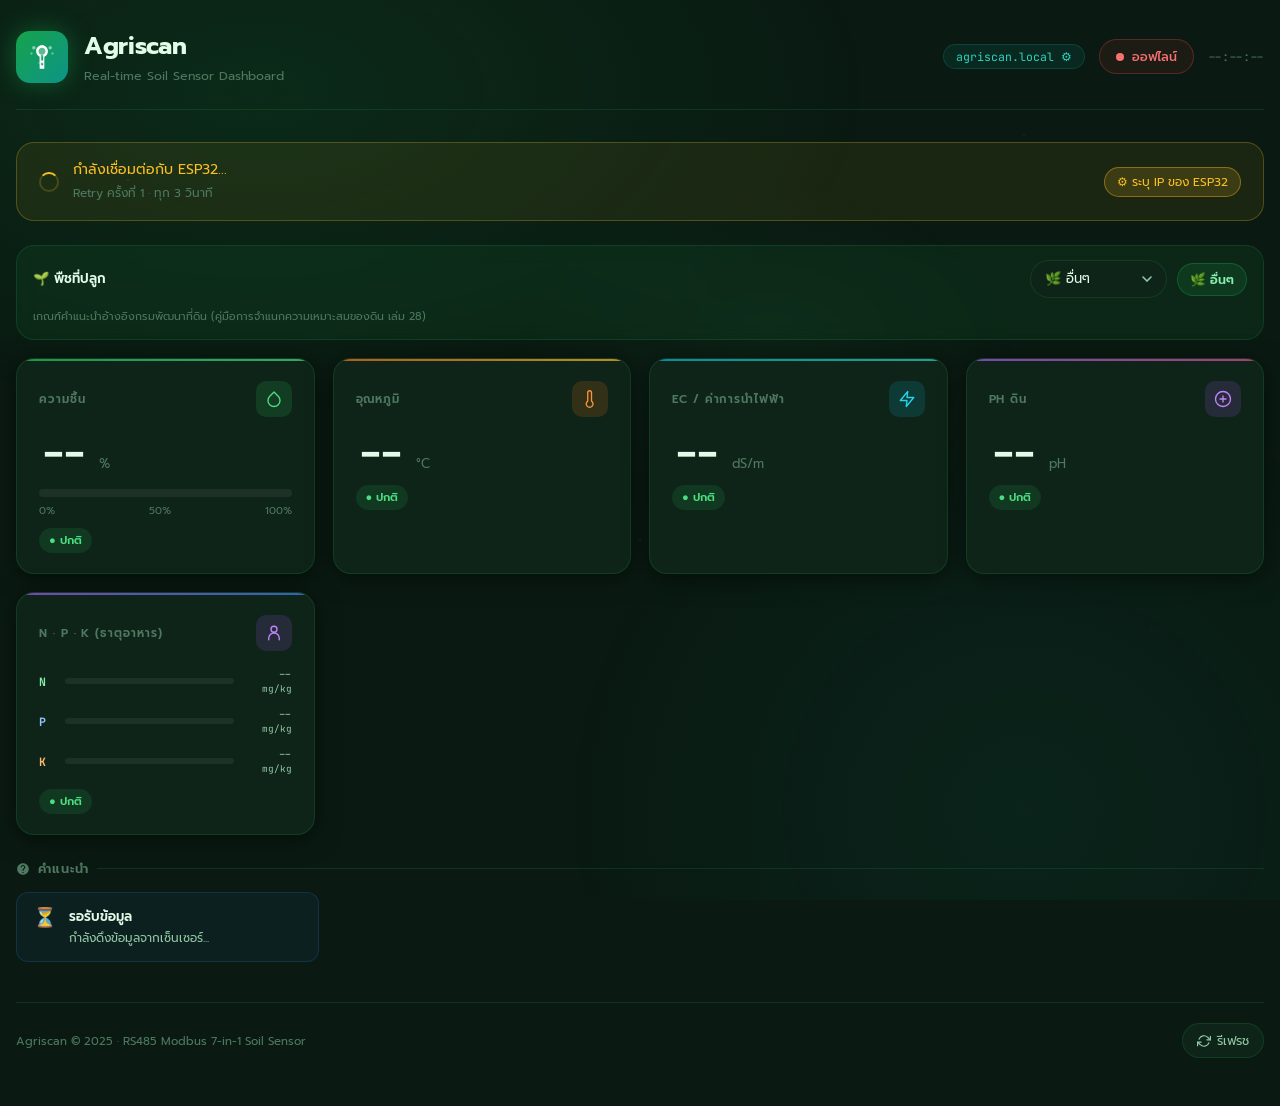
==== dashboard/index.html @ a5cffc39 "Enhance Agriscan project documentation and dashboard functionality - Updated agriscan-presentation.h" ====
<!DOCTYPE html>
<html lang="th">
<head>
  <meta charset="UTF-8" />
  <meta name="viewport" content="width=device-width, initial-scale=1.0" />
  <title>Agriscan — Dashboard</title>
  <meta name="description" content="แดชบอร์ดแสดงผลข้อมูลเซ็นเซอร์ดิน Agriscan แบบ Real-time" />
  <link rel="preconnect" href="https://fonts.googleapis.com" />
  <link rel="preconnect" href="https://fonts.gstatic.com" crossorigin />
  <link href="https://fonts.googleapis.com/css2?family=Prompt:wght@300;400;500;600;700&family=JetBrains+Mono:wght@400;600&display=swap" rel="stylesheet" />
  <link rel="stylesheet" href="style.css" />
</head>
<body>
<div class="page-wrapper">

  <!-- ═══ HEADER ═══ -->
  <header class="header">
    <div class="header-left">
      <div class="logo-wrap" aria-hidden="true">
        <!-- Plant icon -->
        <svg viewBox="0 0 24 24" xmlns="http://www.w3.org/2000/svg">
          <path d="M12 2C9.24 2 7 4.24 7 7c0 2.09 1.24 3.88 3 4.73V20h2v-8.27A4.996 4.996 0 0 0 17 7c0-2.76-2.24-5-5-5zm-1 14H9v2h2v-2zm2 0h-1v2h1v-2z" opacity=".3"/>
          <path d="M12 2C9.24 2 7 4.24 7 7c0 2.09 1.24 3.88 3 4.73V22h4V11.73A4.996 4.996 0 0 0 17 7c0-2.76-2.24-5-5-5zm0 2c1.65 0 3 1.35 3 3s-1.35 3-3 3-3-1.35-3-3 1.35-3 3-3zm1 15h-2v-2h2v2zm0-4h-2v-5.08c.33.05.66.08 1 .08s.67-.03 1-.08V15z"/>
          <circle cx="5" cy="4" r="1.5" opacity=".5"/>
          <circle cx="19" cy="4" r="1.5" opacity=".5"/>
          <circle cx="3" cy="9" r="1" opacity=".4"/>
          <circle cx="21" cy="9" r="1" opacity=".4"/>
        </svg>
      </div>
      <div class="header-title">
        <h1>Agriscan</h1>
        <p>Real-time Soil Sensor Dashboard</p>
      </div>
    </div>

    <div class="header-right">
      <span class="ip-badge" id="ip-badge" onclick="changeIp()" title="คลิกเพื่อเปลี่ยน IP/Host">agriscan.local ⚙</span>
      <span class="source-badge" id="source-badge"></span>
      <div class="status-badge connecting" id="status-badge">
        <span class="status-dot"></span>
        <span id="status-text">กำลังเชื่อมต่อ...</span>
      </div>
      <span class="last-update" id="last-update">--:--:--</span>
    </div>
  </header>

  <!-- ═══ CONNECTING BANNER ═══ -->
  <div class="connecting-banner" id="connecting-banner">
    <div class="connecting-spinner"></div>
    <div style="flex: 1; display: flex; align-items: center; justify-content: space-between; flex-wrap: wrap; gap: 8px;">
      <div>
        <p>กำลังเชื่อมต่อกับ ESP32...</p>
        <small id="retry-count">กำลังลอง retry...</small>
      </div>
      <button onclick="changeIp()" style="background: rgba(251,191,36,0.15); border: 1px solid rgba(251,191,36,0.4); color: var(--amber-400); padding: 5px 12px; border-radius: var(--radius-pill); cursor: pointer; font-size: 0.75rem; font-family: var(--font-body);">⚙ ระบุ IP ของ ESP32</button>
    </div>
  </div>

  <!-- ═══ MOCK DATA BANNER ═══ -->
  <div class="mock-banner" id="mock-banner">
    <svg width="16" height="16" viewBox="0 0 24 24" fill="currentColor"><path d="M12 2C6.48 2 2 6.48 2 12s4.48 10 10 10 10-4.48 10-10S17.52 2 12 2zm1 15h-2v-6h2v6zm0-8h-2V7h2v2z"/></svg>
    ⚙ แสดงข้อมูลจำลอง (Mock Data) — ESP32 ยังไม่ได้เชื่อมต่อ
  </div>

  <!-- ═══ CROP SELECTOR ═══ -->
  <div class="crop-selector">
    <span class="crop-selector-label">🌱 พืชที่ปลูก</span>
    <div class="crop-selector-controls">
      <select id="crop-select" onchange="changeCrop(this.value)" aria-label="เลือกพืชที่ปลูก">
        <option value="rice">🌾 ข้าว</option>
        <option value="corn">🌽 ข้าวโพด</option>
        <option value="rubber">🌳 ยางพารา</option>
        <option value="longan">🍇 ลำไย</option>
        <option value="lychee">🍒 ลิ้นจี่</option>
        <option value="durian">🟢 ทุเรียน</option>
        <option value="mangosteen">🟣 มังคุด</option>
        <option value="cassava">🌱 มันสำปะหลัง</option>
        <option value="potato">🥔 มันฝรั่ง</option>
        <option value="onion">🧅 หอมหัวใหญ่</option>
        <option value="garlic">🧄 กระเทียม</option>
        <option value="jujube">🍏 พุทรา</option>
        <option value="watermelon">🍉 แตงโม</option>
        <option value="pumpkin">🎃 ฟักทอง</option>
        <option value="vegetables">🥬 ผักสวนครัว</option>
        <option value="pomelo">🍊 ส้มโอ</option>
        <option value="guava">🍐 ฝรั่ง</option>
        <option value="other">🌿 อื่นๆ</option>
      </select>
      <span class="crop-badge" id="crop-badge">🌿 อื่นๆ</span>
    </div>
    <small class="crop-selector-hint">เกณฑ์คำแนะนำอ้างอิงกรมพัฒนาที่ดิน (คู่มือการจำแนกความเหมาะสมของดิน เล่ม 28)</small>
  </div>

  <!-- ═══ SENSOR CARDS ═══ -->
  <div class="cards-grid" id="cards-grid">

    <!-- Moisture -->
    <div class="card" id="card-moisture" style="--card-accent: linear-gradient(90deg,#22c55e,#4ade80);">
      <div class="card-header">
        <span class="card-label">ความชื้น</span>
        <div class="card-icon" style="--icon-bg: rgba(34,197,94,0.15);">
          <svg viewBox="0 0 24 24" fill="none" stroke="#4ade80" stroke-width="1.8" stroke-linecap="round" stroke-linejoin="round">
            <path d="M12 2.69l5.66 5.66a8 8 0 1 1-11.31 0z"/>
          </svg>
        </div>
      </div>
      <div>
        <span class="card-value" id="val-moisture">--</span>
        <span class="card-unit">%</span>
      </div>
      <div class="moisture-bar-wrap">
        <div class="moisture-bar-track">
          <div class="moisture-bar-fill" id="bar-moisture" style="width: 0%;"></div>
        </div>
        <div class="moisture-labels">
          <span>0%</span>
          <span>50%</span>
          <span>100%</span>
        </div>
      </div>
      <div class="card-status ok" id="status-moisture">● ปกติ</div>
    </div>

    <!-- Temperature -->
    <div class="card" id="card-temp" style="--card-accent: linear-gradient(90deg,#f97316,#fbbf24);">
      <div class="card-header">
        <span class="card-label">อุณหภูมิ</span>
        <div class="card-icon" style="--icon-bg: rgba(249,115,22,0.15);">
          <svg viewBox="0 0 24 24" fill="none" stroke="#fb923c" stroke-width="1.8" stroke-linecap="round" stroke-linejoin="round">
            <path d="M14 14.76V3.5a2.5 2.5 0 0 0-5 0v11.26a4.5 4.5 0 1 0 5 0z"/>
          </svg>
        </div>
      </div>
      <div>
        <span class="card-value" id="val-temperature">--</span>
        <span class="card-unit">°C</span>
      </div>
      <div class="card-status ok" id="status-temperature">● ปกติ</div>
    </div>

    <!-- EC -->
    <div class="card" id="card-ec" style="--card-accent: linear-gradient(90deg,#06b6d4,#2dd4bf);">
      <div class="card-header">
        <span class="card-label">EC / ค่าการนำไฟฟ้า</span>
        <div class="card-icon" style="--icon-bg: rgba(6,182,212,0.15);">
          <svg viewBox="0 0 24 24" fill="none" stroke="#22d3ee" stroke-width="1.8" stroke-linecap="round" stroke-linejoin="round">
            <polyline points="13 2 3 14 12 14 11 22 21 10 12 10 13 2"/>
          </svg>
        </div>
      </div>
      <div>
        <span class="card-value" id="val-ec">--</span>
        <span class="card-unit">dS/m</span>
      </div>
      <div class="card-status ok" id="status-ec">● ปกติ</div>
    </div>

    <!-- pH -->
    <div class="card" id="card-ph" style="--card-accent: linear-gradient(90deg,#a855f7,#ec4899);">
      <div class="card-header">
        <span class="card-label">pH ดิน</span>
        <div class="card-icon" style="--icon-bg: rgba(168,85,247,0.15);">
          <svg viewBox="0 0 24 24" fill="none" stroke="#c084fc" stroke-width="1.8" stroke-linecap="round" stroke-linejoin="round">
            <circle cx="12" cy="12" r="10"/>
            <path d="M8 12h8M12 8v8"/>
          </svg>
        </div>
      </div>
      <div>
        <span class="card-value" id="val-ph">--</span>
        <span class="card-unit">pH</span>
      </div>
      <div class="card-status ok" id="status-ph">● ปกติ</div>
    </div>

    <!-- NPK -->
    <div class="card npk-card">
      <div class="card-header">
        <span class="card-label">N · P · K (ธาตุอาหาร)</span>
        <div class="card-icon" style="--icon-bg: rgba(168,85,247,0.15);">
          <svg viewBox="0 0 24 24" fill="none" stroke="#c084fc" stroke-width="1.8" stroke-linecap="round" stroke-linejoin="round">
            <circle cx="12" cy="7" r="4"/>
            <path d="M5 21v-2a7 7 0 0 1 14 0v2"/>
          </svg>
        </div>
      </div>
      <div class="npk-bars">
        <div class="npk-row">
          <span class="npk-label n">N</span>
          <div class="npk-track"><div class="npk-fill n" id="bar-n" style="width:0%"></div></div>
          <span class="npk-val" id="val-n">-- <small>mg/kg</small></span>
        </div>
        <div class="npk-row">
          <span class="npk-label p">P</span>
          <div class="npk-track"><div class="npk-fill p" id="bar-p" style="width:0%"></div></div>
          <span class="npk-val" id="val-p">-- <small>mg/kg</small></span>
        </div>
        <div class="npk-row">
          <span class="npk-label k">K</span>
          <div class="npk-track"><div class="npk-fill k" id="bar-k" style="width:0%"></div></div>
          <span class="npk-val" id="val-k">-- <small>mg/kg</small></span>
        </div>
      </div>
      <div class="card-status ok" id="status-npk" style="margin-top:14px;">● ปกติ</div>
    </div>

  </div><!-- /cards-grid -->

  <!-- ═══ RECOMMENDATIONS ═══ -->
  <div class="section-title">
    <svg width="14" height="14" viewBox="0 0 24 24" fill="currentColor"><path d="M12 2C6.48 2 2 6.48 2 12s4.48 10 10 10 10-4.48 10-10S17.52 2 12 2zm1 17h-2v-2h2v2zm2.07-7.75l-.9.92C13.45 12.9 13 13.5 13 15h-2v-.5c0-1.1.45-2.1 1.17-2.83l1.24-1.26c.37-.36.59-.86.59-1.41 0-1.1-.9-2-2-2s-2 .9-2 2H8c0-2.21 1.79-4 4-4s4 1.79 4 4c0 .88-.36 1.68-.93 2.25z"/></svg>
    คำแนะนำ
  </div>
  <div class="rec-grid" id="rec-grid">
    <div class="rec-item info">
      <span class="rec-icon">⏳</span>
      <div class="rec-content">
        <div class="rec-title">รอรับข้อมูล</div>
        <div class="rec-desc">กำลังดึงข้อมูลจากเซ็นเซอร์...</div>
      </div>
    </div>
  </div>

  <!-- ═══ FOOTER ═══ -->
  <footer class="footer">
    <p>Agriscan &copy; 2025 · RS485 Modbus 7-in-1 Soil Sensor</p>
    <div class="footer-controls">
      <button class="btn-refresh" id="btn-refresh" onclick="manualRefresh()" aria-label="รีเฟรชข้อมูล">
        <svg viewBox="0 0 24 24" fill="none" stroke="currentColor" stroke-width="2" stroke-linecap="round" stroke-linejoin="round">
          <path d="M23 4v6h-6M1 20v-6h6"/>
          <path d="M3.51 9a9 9 0 0 1 14.85-3.36L23 10M1 14l4.64 4.36A9 9 0 0 0 20.49 15"/>
        </svg>
        รีเฟรช
      </button>
    </div>
  </footer>

</div><!-- /page-wrapper -->

<script src="crops.js"></script>
<script src="script.js"></script>
</body>
</html>
---- dashboard/style.css ----
/* ══════════════════════════════════════════════
   Design Tokens
══════════════════════════════════════════════ */
:root {
  --green-50:  #f0fdf4;
  --green-100: #dcfce7;
  --green-200: #bbf7d0;
  --green-300: #86efac;
  --green-400: #4ade80;
  --green-500: #22c55e;
  --green-600: #16a34a;
  --green-700: #15803d;
  --green-800: #166534;
  --green-900: #14532d;
  --green-950: #052e16;

  --teal-400:  #2dd4bf;
  --teal-500:  #14b8a6;
  --teal-600:  #0d9488;

  --amber-400: #fbbf24;
  --amber-500: #f59e0b;

  --red-400:   #f87171;
  --red-500:   #ef4444;

  --blue-400:  #60a5fa;
  --blue-500:  #3b82f6;

  --bg-base:      #0a1a12;
  --bg-card:      #0f2418;
  --bg-card-2:    #122b1e;
  --bg-glass:     rgba(22, 101, 52, 0.18);
  --border-dim:   rgba(34, 197, 94, 0.15);
  --border-glow:  rgba(34, 197, 94, 0.45);

  --text-primary:  #e2fce9;
  --text-secondary:#93c9a5;
  --text-muted:    #4e7860;

  --shadow-glow:   0 0 32px rgba(34, 197, 94, 0.12);
  --shadow-card:   0 4px 24px rgba(0,0,0,0.5);

  --radius-card:  18px;
  --radius-pill:  999px;

  --font-body: 'Prompt', sans-serif;
  --font-mono: 'JetBrains Mono', monospace;
}

/* ══════════════════════════════════════════════
   Reset & Base
══════════════════════════════════════════════ */
*, *::before, *::after { box-sizing: border-box; margin: 0; padding: 0; }

html { scroll-behavior: smooth; }

body {
  font-family: var(--font-body);
  background: var(--bg-base);
  color: var(--text-primary);
  min-height: 100vh;
  overflow-x: hidden;
}

/* Animated background */
body::before {
  content: '';
  position: fixed;
  inset: 0;
  background:
    radial-gradient(ellipse 80% 60% at 20% 10%, rgba(22,163,74,0.12) 0%, transparent 60%),
    radial-gradient(ellipse 60% 80% at 80% 90%, rgba(13,148,136,0.08) 0%, transparent 60%),
    radial-gradient(ellipse 40% 40% at 60% 40%, rgba(74,222,128,0.04) 0%, transparent 50%);
  pointer-events: none;
  z-index: 0;
}

/* Floating particles */
body::after {
  content: '';
  position: fixed;
  inset: 0;
  background-image:
    radial-gradient(1px 1px at 10% 20%, rgba(74,222,128,0.3) 0%, transparent 100%),
    radial-gradient(1px 1px at 80% 15%, rgba(74,222,128,0.2) 0%, transparent 100%),
    radial-gradient(1px 1px at 50% 60%, rgba(45,212,191,0.3) 0%, transparent 100%),
    radial-gradient(1px 1px at 90% 70%, rgba(74,222,128,0.15) 0%, transparent 100%),
    radial-gradient(1px 1px at 30% 80%, rgba(45,212,191,0.2) 0%, transparent 100%);
  pointer-events: none;
  z-index: 0;
}

/* ══════════════════════════════════════════════
   Layout
══════════════════════════════════════════════ */
.page-wrapper {
  position: relative;
  z-index: 1;
  max-width: 1280px;
  margin: 0 auto;
  padding: 0 16px 48px;
}

/* ══════════════════════════════════════════════
   Header
══════════════════════════════════════════════ */
.header {
  display: flex;
  align-items: center;
  justify-content: space-between;
  flex-wrap: wrap;
  gap: 16px;
  padding: 28px 0 24px;
  border-bottom: 1px solid var(--border-dim);
  margin-bottom: 32px;
}

.header-left {
  display: flex;
  align-items: center;
  gap: 16px;
}

.logo-wrap {
  width: 52px; height: 52px;
  border-radius: 14px;
  background: linear-gradient(135deg, var(--green-600), var(--teal-600));
  display: grid;
  place-items: center;
  box-shadow: 0 0 24px rgba(22,197,94,0.35);
  flex-shrink: 0;
}

.logo-wrap svg { width: 28px; height: 28px; fill: white; }

.header-title h1 {
  font-size: clamp(1.15rem, 3vw, 1.5rem);
  font-weight: 700;
  color: var(--text-primary);
  letter-spacing: -0.3px;
}

.header-title p {
  font-size: 0.78rem;
  color: var(--text-muted);
  margin-top: 2px;
}

.header-right {
  display: flex;
  align-items: center;
  gap: 14px;
  flex-wrap: wrap;
}

/* Status badge */
.status-badge {
  display: flex;
  align-items: center;
  gap: 8px;
  padding: 7px 16px;
  border-radius: var(--radius-pill);
  border: 1px solid var(--border-dim);
  background: var(--bg-card);
  font-size: 0.78rem;
  font-weight: 500;
  transition: all 0.4s ease;
}

.status-badge.online {
  border-color: rgba(34,197,94,0.4);
  background: rgba(22,101,52,0.35);
  color: var(--green-300);
}

.status-badge.offline {
  border-color: rgba(239,68,68,0.3);
  background: rgba(239,68,68,0.08);
  color: var(--red-400);
}

.status-badge.connecting {
  border-color: rgba(251,191,36,0.3);
  background: rgba(251,191,36,0.06);
  color: var(--amber-400);
}

.status-badge.stale {
  border-color: rgba(251,191,36,0.4);
  background: rgba(251,191,36,0.1);
  color: var(--amber-400);
}

.status-dot {
  width: 8px; height: 8px;
  border-radius: 50%;
  background: currentColor;
  flex-shrink: 0;
}

.status-badge.online .status-dot  { animation: pulse-dot 2s infinite; }
.status-badge.connecting .status-dot { animation: blink-dot 0.8s infinite; }
.status-badge.stale .status-dot    { animation: blink-dot 0.8s infinite; }

@keyframes pulse-dot {
  0%, 100% { opacity: 1; box-shadow: 0 0 0 0 rgba(34,197,94,0.5); }
  50% { opacity: 0.8; box-shadow: 0 0 0 5px rgba(34,197,94,0); }
}
@keyframes blink-dot {
  0%, 100% { opacity: 1; }
  50% { opacity: 0.2; }
}

/* Last update */
.last-update {
  font-size: 0.75rem;
  color: var(--text-muted);
  font-family: var(--font-mono);
}

/* IP badge */
.ip-badge {
  font-size: 0.72rem;
  font-family: var(--font-mono);
  color: var(--teal-400);
  background: rgba(13,148,136,0.12);
  border: 1px solid rgba(13,148,136,0.25);
  padding: 4px 12px;
  border-radius: var(--radius-pill);
  cursor: pointer;
  transition: all 0.2s ease;
  display: inline-flex;
  align-items: center;
  gap: 6px;
}
.ip-badge:hover {
  background: rgba(13,148,136,0.25);
  border-color: var(--teal-400);
}

/* Data source badge — บอกว่าได้ข้อมูลจากไหน + อายุข้อมูล */
.source-badge {
  display: none;
  align-items: center;
  gap: 6px;
  padding: 4px 12px;
  border-radius: var(--radius-pill);
  font-size: 0.72rem;
  font-weight: 500;
  border: 1px solid;
  white-space: nowrap;
}
.source-badge.fresh {
  display: inline-flex;
  border-color: rgba(34,197,94,0.35);
  background: rgba(34,197,94,0.1);
  color: var(--green-300);
}
.source-badge.stale {
  display: inline-flex;
  border-color: rgba(251,191,36,0.4);
  background: rgba(251,191,36,0.1);
  color: var(--amber-400);
}

/* ══════════════════════════════════════════════
   Connecting overlay
══════════════════════════════════════════════ */
.connecting-banner {
  display: none;
  align-items: center;
  gap: 14px;
  padding: 16px 22px;
  border-radius: var(--radius-card);
  background: rgba(251,191,36,0.07);
  border: 1px solid rgba(251,191,36,0.25);
  margin-bottom: 24px;
  animation: slide-down 0.3s ease;
}
.connecting-banner.visible { display: flex; }

@keyframes slide-down {
  from { opacity: 0; transform: translateY(-8px); }
  to   { opacity: 1; transform: translateY(0); }
}

.connecting-spinner {
  width: 20px; height: 20px;
  border: 2px solid rgba(251,191,36,0.2);
  border-top-color: var(--amber-400);
  border-radius: 50%;
  animation: spin 0.8s linear infinite;
  flex-shrink: 0;
}
@keyframes spin { to { transform: rotate(360deg); } }

.connecting-banner p { font-size: 0.88rem; color: var(--amber-400); }
.connecting-banner small { font-size: 0.75rem; color: var(--text-muted); }

/* ══════════════════════════════════════════════
   Cards Grid
══════════════════════════════════════════════ */
.cards-grid {
  display: grid;
  grid-template-columns: repeat(auto-fill, minmax(260px, 1fr));
  gap: 18px;
  margin-bottom: 24px;
}

/* ── Base card ── */
.card {
  background: var(--bg-card);
  border: 1px solid var(--border-dim);
  border-radius: var(--radius-card);
  padding: 22px 22px 20px;
  box-shadow: var(--shadow-card);
  transition: transform 0.25s ease, box-shadow 0.25s ease, border-color 0.25s ease;
  position: relative;
  overflow: hidden;
}

.card::before {
  content: '';
  position: absolute;
  top: 0; left: 0; right: 0;
  height: 2px;
  background: var(--card-accent, linear-gradient(90deg, var(--green-500), var(--teal-500)));
  opacity: 0.7;
  transition: opacity 0.25s;
}

.card:hover {
  transform: translateY(-4px);
  box-shadow: var(--shadow-card), 0 0 28px rgba(34,197,94,0.1);
  border-color: var(--border-glow);
}
.card:hover::before { opacity: 1; }

/* ── Card header ── */
.card-header {
  display: flex;
  align-items: center;
  justify-content: space-between;
  margin-bottom: 16px;
}

.card-label {
  font-size: 0.72rem;
  font-weight: 600;
  letter-spacing: 0.08em;
  text-transform: uppercase;
  color: var(--text-muted);
}

.card-icon {
  width: 36px; height: 36px;
  border-radius: 10px;
  display: grid;
  place-items: center;
  background: var(--icon-bg, rgba(34,197,94,0.12));
  flex-shrink: 0;
}
.card-icon svg { width: 18px; height: 18px; }

/* ── Card value ── */
.card-value {
  font-size: clamp(2rem, 5vw, 2.6rem);
  font-weight: 700;
  line-height: 1;
  font-family: var(--font-mono);
  color: var(--text-primary);
  transition: color 0.4s ease;
}

.card-unit {
  font-size: 0.8rem;
  color: var(--text-muted);
  font-family: var(--font-body);
  font-weight: 400;
  margin-left: 4px;
}

/* ── Status chip ── */
.card-status {
  display: inline-flex;
  align-items: center;
  gap: 5px;
  font-size: 0.7rem;
  font-weight: 600;
  padding: 4px 10px;
  border-radius: var(--radius-pill);
  margin-top: 10px;
  transition: all 0.4s ease;
}
.card-status.ok     { background: rgba(34,197,94,0.12); color: var(--green-400); }
.card-status.warn   { background: rgba(251,191,36,0.12); color: var(--amber-400); }
.card-status.alert  { background: rgba(239,68,68,0.12); color: var(--red-400); }

/* ── Progress bar (moisture) ── */
.moisture-bar-wrap {
  margin-top: 14px;
}

.moisture-bar-track {
  height: 8px;
  background: rgba(255,255,255,0.06);
  border-radius: var(--radius-pill);
  overflow: hidden;
}

.moisture-bar-fill {
  height: 100%;
  border-radius: var(--radius-pill);
  background: var(--bar-color, var(--green-500));
  transition: width 0.8s cubic-bezier(0.4,0,0.2,1), background 0.5s ease;
  box-shadow: 0 0 8px var(--bar-color, var(--green-500));
}

.moisture-labels {
  display: flex;
  justify-content: space-between;
  margin-top: 6px;
}
.moisture-labels span {
  font-size: 0.65rem;
  color: var(--text-muted);
}

/* ── NPK card ── */
.npk-card { --card-accent: linear-gradient(90deg, #a855f7, #3b82f6); }
.npk-card .card-icon { --icon-bg: rgba(168,85,247,0.15); }

.npk-bars { margin-top: 16px; display: flex; flex-direction: column; gap: 12px; }

.npk-row {
  display: flex;
  align-items: center;
  gap: 10px;
}

.npk-label {
  font-size: 0.72rem;
  font-weight: 700;
  width: 16px;
  flex-shrink: 0;
  font-family: var(--font-mono);
}
.npk-label.n { color: #86efac; }
.npk-label.p { color: #93c5fd; }
.npk-label.k { color: #fdba74; }

.npk-track {
  flex: 1;
  height: 6px;
  background: rgba(255,255,255,0.06);
  border-radius: var(--radius-pill);
  overflow: hidden;
}

.npk-fill {
  height: 100%;
  border-radius: var(--radius-pill);
  transition: width 0.8s cubic-bezier(0.4,0,0.2,1);
}
.npk-fill.n { background: linear-gradient(90deg, #22c55e, #86efac); }
.npk-fill.p { background: linear-gradient(90deg, #3b82f6, #93c5fd); }
.npk-fill.k { background: linear-gradient(90deg, #f97316, #fdba74); }

.npk-val {
  font-size: 0.7rem;
  font-family: var(--font-mono);
  color: var(--text-secondary);
  width: 48px;
  text-align: right;
  flex-shrink: 0;
}

/* ══════════════════════════════════════════════
   Crop selector
══════════════════════════════════════════════ */
.crop-selector {
  display: flex;
  align-items: center;
  justify-content: space-between;
  flex-wrap: wrap;
  gap: 10px;
  padding: 14px 16px;
  margin-bottom: 18px;
  border-radius: var(--radius-card);
  background: var(--bg-glass);
  border: 1px solid var(--border-dim);
  backdrop-filter: blur(8px);
}

.crop-selector-label {
  font-size: 0.82rem;
  font-weight: 600;
  color: var(--text-primary);
}

.crop-selector-controls {
  display: flex;
  align-items: center;
  gap: 10px;
}

.crop-selector select {
  appearance: none;
  padding: 8px 34px 8px 14px;
  border-radius: var(--radius-pill);
  border: 1px solid var(--border-dim);
  background: var(--bg-card) url("data:image/svg+xml;charset=utf-8,%3Csvg xmlns='http://www.w3.org/2000/svg' width='10' height='6'%3E%3Cpath d='M1 1l4 4 4-4' stroke='%2393c9a5' stroke-width='1.6' fill='none' stroke-linecap='round'/%3E%3C/svg%3E") no-repeat right 14px center;
  color: var(--text-primary);
  font-family: var(--font-body);
  font-size: 0.82rem;
  cursor: pointer;
  transition: border-color 0.2s ease;
}
.crop-selector select:hover {
  border-color: var(--border-glow);
}
.crop-selector select:focus {
  outline: none;
  border-color: var(--border-glow);
  box-shadow: 0 0 0 3px rgba(34,197,94,0.15);
}
.crop-selector select option {
  background: var(--bg-card-2);
  color: var(--text-primary);
}

.crop-badge {
  font-size: 0.78rem;
  font-weight: 600;
  color: var(--green-300);
  padding: 6px 12px;
  border-radius: var(--radius-pill);
  background: rgba(34,197,94,0.12);
  border: 1px solid rgba(34,197,94,0.25);
  white-space: nowrap;
}

.crop-selector-hint {
  width: 100%;
  font-size: 0.68rem;
  color: var(--text-muted);
}

/* ══════════════════════════════════════════════
   Recommendations
══════════════════════════════════════════════ */
.section-title {
  font-size: 0.8rem;
  font-weight: 600;
  letter-spacing: 0.08em;
  text-transform: uppercase;
  color: var(--text-muted);
  margin-bottom: 14px;
  display: flex;
  align-items: center;
  gap: 8px;
}
.section-title::after {
  content: '';
  flex: 1;
  height: 1px;
  background: var(--border-dim);
}

.rec-grid {
  display: grid;
  grid-template-columns: repeat(auto-fill, minmax(280px, 1fr));
  gap: 12px;
}

.rec-item {
  display: flex;
  align-items: flex-start;
  gap: 12px;
  padding: 14px 16px;
  border-radius: 12px;
  border: 1px solid transparent;
  animation: fade-in 0.4s ease;
  transition: transform 0.2s ease;
}
.rec-item:hover { transform: translateX(3px); }

@keyframes fade-in {
  from { opacity: 0; transform: translateY(6px); }
  to   { opacity: 1; transform: translateY(0); }
}

.rec-item.ok      { background: rgba(34,197,94,0.06);  border-color: rgba(34,197,94,0.15);  }
.rec-item.warn    { background: rgba(251,191,36,0.06); border-color: rgba(251,191,36,0.2);  }
.rec-item.alert   { background: rgba(239,68,68,0.06);  border-color: rgba(239,68,68,0.18);  }
.rec-item.info    { background: rgba(59,130,246,0.06); border-color: rgba(59,130,246,0.18); }

.rec-icon {
  font-size: 1.2rem;
  line-height: 1;
  flex-shrink: 0;
  margin-top: 1px;
}

.rec-content { flex: 1; }

.rec-title {
  font-size: 0.82rem;
  font-weight: 600;
  color: var(--text-primary);
  margin-bottom: 2px;
}

.rec-desc {
  font-size: 0.75rem;
  color: var(--text-secondary);
  line-height: 1.5;
}

/* ══════════════════════════════════════════════
   Footer
══════════════════════════════════════════════ */
.footer {
  margin-top: 40px;
  padding-top: 20px;
  border-top: 1px solid var(--border-dim);
  display: flex;
  align-items: center;
  justify-content: space-between;
  flex-wrap: wrap;
  gap: 10px;
}

.footer p {
  font-size: 0.72rem;
  color: var(--text-muted);
}

.footer-controls { display: flex; gap: 10px; }

.btn-refresh {
  display: flex;
  align-items: center;
  gap: 6px;
  padding: 7px 14px;
  border-radius: var(--radius-pill);
  border: 1px solid var(--border-dim);
  background: var(--bg-card);
  color: var(--text-secondary);
  font-family: var(--font-body);
  font-size: 0.78rem;
  cursor: pointer;
  transition: all 0.2s ease;
}
.btn-refresh:hover {
  border-color: var(--border-glow);
  color: var(--green-300);
  background: var(--bg-card-2);
}
.btn-refresh svg { width: 14px; height: 14px; }
.btn-refresh.spinning svg { animation: spin 0.6s linear infinite; }

/* ══════════════════════════════════════════════
   Skeleton loading
══════════════════════════════════════════════ */
.skeleton {
  background: linear-gradient(90deg, rgba(255,255,255,0.04) 25%, rgba(255,255,255,0.08) 50%, rgba(255,255,255,0.04) 75%);
  background-size: 200% 100%;
  animation: shimmer 1.5s infinite;
  border-radius: 6px;
  color: transparent !important;
  user-select: none;
}
@keyframes shimmer {
  0%   { background-position: 200% 0; }
  100% { background-position: -200% 0; }
}

/* ══════════════════════════════════════════════
   Responsive
══════════════════════════════════════════════ */
@media (max-width: 600px) {
  .header { flex-direction: column; align-items: flex-start; }
  .header-right { width: 100%; justify-content: space-between; }
  .cards-grid { grid-template-columns: 1fr; }
  .rec-grid { grid-template-columns: 1fr; }
}

/* ══════════════════════════════════════════════
   Value update flash
══════════════════════════════════════════════ */
@keyframes value-flash {
  0%   { color: var(--green-300); text-shadow: 0 0 12px rgba(74,222,128,0.5); }
  100% { color: var(--text-primary); text-shadow: none; }
}
.flash { animation: value-flash 0.6s ease-out; }

/* ══════════════════════════════════════════════
   Mock data banner
══════════════════════════════════════════════ */
.mock-banner {
  display: none;
  padding: 10px 18px;
  border-radius: 10px;
  background: rgba(59,130,246,0.08);
  border: 1px solid rgba(59,130,246,0.2);
  font-size: 0.78rem;
  color: var(--blue-400);
  margin-bottom: 20px;
  align-items: center;
  gap: 8px;
}
.mock-banner.visible { display: flex; }
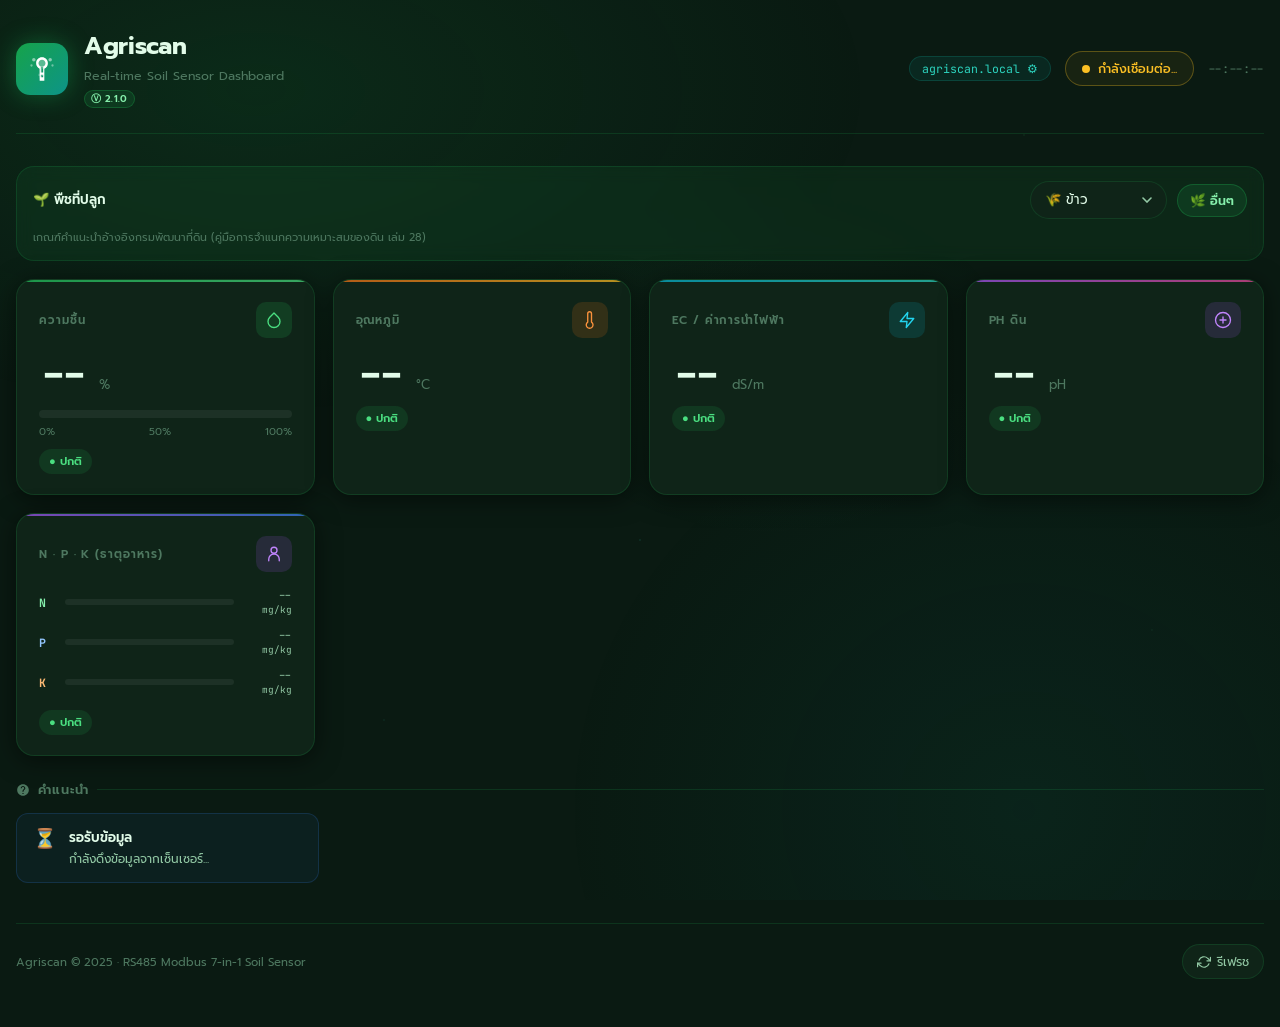
==== commit ebb97069: "chore: add version badge v2.1.0 and CHANGELOG Add Ⓥ 2.1.0 badge to dashboard header (index.html + em" ====
--- a/dashboard/index.html
+++ b/dashboard/index.html
@@ -30,6 +30,7 @@
       <div class="header-title">
         <h1>Agriscan</h1>
         <p>Real-time Soil Sensor Dashboard</p>
+        <span class="version-badge">Ⓥ 2.1.0</span>
       </div>
     </div>
 
--- a/dashboard/style.css
+++ b/dashboard/style.css
@@ -147,6 +147,20 @@
   margin-top: 2px;
 }
 
+.version-badge {
+  display: inline-block;
+  font-size: 0.6rem;
+  font-weight: 600;
+  letter-spacing: 0.4px;
+  color: var(--green-300);
+  background: rgba(34,197,94,0.12);
+  border: 1px solid rgba(34,197,94,0.25);
+  border-radius: var(--radius-pill);
+  padding: 1px 6px;
+  margin-top: 3px;
+  width: fit-content;
+}
+
 .header-right {
   display: flex;
   align-items: center;
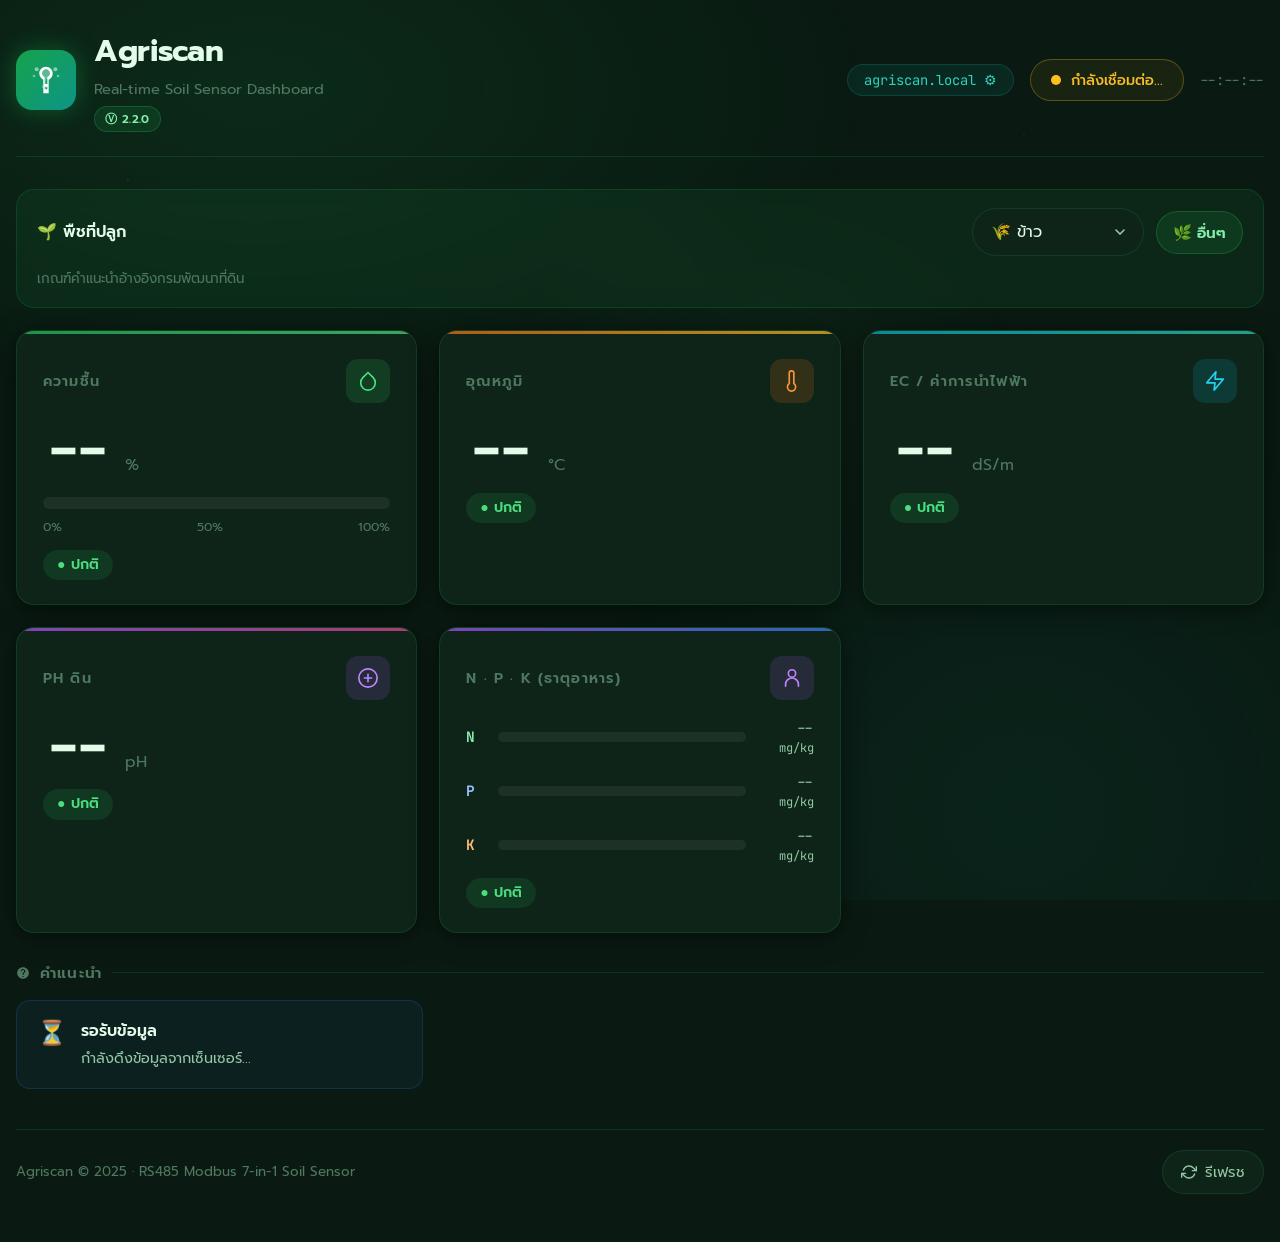
==== commit dff34a23: "chore: bump version badge to v2.2.0 and sync presentation doc - version badge Ⓥ 2.1.0 → 2.2.0 (index" ====
--- a/dashboard/index.html
+++ b/dashboard/index.html
@@ -30,7 +30,7 @@
       <div class="header-title">
         <h1>Agriscan</h1>
         <p>Real-time Soil Sensor Dashboard</p>
-        <span class="version-badge">Ⓥ 2.1.0</span>
+        <span class="version-badge">Ⓥ 2.2.0</span>
       </div>
     </div>
 
@@ -89,7 +89,7 @@
       </select>
       <span class="crop-badge" id="crop-badge">🌿 อื่นๆ</span>
     </div>
-    <small class="crop-selector-hint">เกณฑ์คำแนะนำอ้างอิงกรมพัฒนาที่ดิน (คู่มือการจำแนกความเหมาะสมของดิน เล่ม 28)</small>
+    <small class="crop-selector-hint">เกณฑ์คำแนะนำอ้างอิงกรมพัฒนาที่ดิน</small>
   </div>
 
   <!-- ═══ SENSOR CARDS ═══ -->
--- a/dashboard/style.css
+++ b/dashboard/style.css
@@ -110,7 +110,7 @@
   align-items: center;
   justify-content: space-between;
   flex-wrap: wrap;
-  gap: 16px;
+  gap: 18px;
   padding: 28px 0 24px;
   border-bottom: 1px solid var(--border-dim);
   margin-bottom: 32px;
@@ -119,12 +119,12 @@
 .header-left {
   display: flex;
   align-items: center;
-  gap: 16px;
+  gap: 18px;
 }
 
 .logo-wrap {
-  width: 52px; height: 52px;
-  border-radius: 14px;
+  width: 60px; height: 60px;
+  border-radius: 16px;
   background: linear-gradient(135deg, var(--green-600), var(--teal-600));
   display: grid;
   place-items: center;
@@ -132,39 +132,39 @@
   flex-shrink: 0;
 }
 
-.logo-wrap svg { width: 28px; height: 28px; fill: white; }
+.logo-wrap svg { width: 32px; height: 32px; fill: white; }
 
 .header-title h1 {
-  font-size: clamp(1.15rem, 3vw, 1.5rem);
+  font-size: clamp(1.4rem, 4vw, 1.9rem);
   font-weight: 700;
   color: var(--text-primary);
   letter-spacing: -0.3px;
 }
 
 .header-title p {
-  font-size: 0.78rem;
+  font-size: 0.92rem;
   color: var(--text-muted);
-  margin-top: 2px;
+  margin-top: 4px;
 }
 
 .version-badge {
   display: inline-block;
-  font-size: 0.6rem;
+  font-size: 0.72rem;
   font-weight: 600;
   letter-spacing: 0.4px;
   color: var(--green-300);
   background: rgba(34,197,94,0.12);
   border: 1px solid rgba(34,197,94,0.25);
   border-radius: var(--radius-pill);
-  padding: 1px 6px;
-  margin-top: 3px;
+  padding: 3px 10px;
+  margin-top: 6px;
   width: fit-content;
 }
 
 .header-right {
   display: flex;
   align-items: center;
-  gap: 14px;
+  gap: 16px;
   flex-wrap: wrap;
 }
 
@@ -172,12 +172,12 @@
 .status-badge {
   display: flex;
   align-items: center;
-  gap: 8px;
-  padding: 7px 16px;
+  gap: 10px;
+  padding: 9px 20px;
   border-radius: var(--radius-pill);
   border: 1px solid var(--border-dim);
   background: var(--bg-card);
-  font-size: 0.78rem;
+  font-size: 0.9rem;
   font-weight: 500;
   transition: all 0.4s ease;
 }
@@ -207,7 +207,7 @@
 }
 
 .status-dot {
-  width: 8px; height: 8px;
+  width: 10px; height: 10px;
   border-radius: 50%;
   background: currentColor;
   flex-shrink: 0;
@@ -228,25 +228,25 @@
 
 /* Last update */
 .last-update {
-  font-size: 0.75rem;
+  font-size: 0.88rem;
   color: var(--text-muted);
   font-family: var(--font-mono);
 }
 
 /* IP badge */
 .ip-badge {
-  font-size: 0.72rem;
+  font-size: 0.86rem;
   font-family: var(--font-mono);
   color: var(--teal-400);
   background: rgba(13,148,136,0.12);
   border: 1px solid rgba(13,148,136,0.25);
-  padding: 4px 12px;
+  padding: 6px 16px;
   border-radius: var(--radius-pill);
   cursor: pointer;
   transition: all 0.2s ease;
   display: inline-flex;
   align-items: center;
-  gap: 6px;
+  gap: 8px;
 }
 .ip-badge:hover {
   background: rgba(13,148,136,0.25);
@@ -257,10 +257,10 @@
 .source-badge {
   display: none;
   align-items: center;
-  gap: 6px;
-  padding: 4px 12px;
-  border-radius: var(--radius-pill);
-  font-size: 0.72rem;
+  gap: 8px;
+  padding: 6px 16px;
+  border-radius: var(--radius-pill);
+  font-size: 0.86rem;
   font-weight: 500;
   border: 1px solid;
   white-space: nowrap;
@@ -284,8 +284,8 @@
 .connecting-banner {
   display: none;
   align-items: center;
-  gap: 14px;
-  padding: 16px 22px;
+  gap: 16px;
+  padding: 18px 26px;
   border-radius: var(--radius-card);
   background: rgba(251,191,36,0.07);
   border: 1px solid rgba(251,191,36,0.25);
@@ -300,8 +300,8 @@
 }
 
 .connecting-spinner {
-  width: 20px; height: 20px;
-  border: 2px solid rgba(251,191,36,0.2);
+  width: 24px; height: 24px;
+  border: 3px solid rgba(251,191,36,0.2);
   border-top-color: var(--amber-400);
   border-radius: 50%;
   animation: spin 0.8s linear infinite;
@@ -309,17 +309,17 @@
 }
 @keyframes spin { to { transform: rotate(360deg); } }
 
-.connecting-banner p { font-size: 0.88rem; color: var(--amber-400); }
-.connecting-banner small { font-size: 0.75rem; color: var(--text-muted); }
+.connecting-banner p { font-size: 1rem; color: var(--amber-400); }
+.connecting-banner small { font-size: 0.86rem; color: var(--text-muted); }
 
 /* ══════════════════════════════════════════════
    Cards Grid
 ══════════════════════════════════════════════ */
 .cards-grid {
   display: grid;
-  grid-template-columns: repeat(auto-fill, minmax(260px, 1fr));
-  gap: 18px;
-  margin-bottom: 24px;
+  grid-template-columns: repeat(auto-fill, minmax(300px, 1fr));
+  gap: 22px;
+  margin-bottom: 28px;
 }
 
 /* ── Base card ── */
@@ -327,7 +327,7 @@
   background: var(--bg-card);
   border: 1px solid var(--border-dim);
   border-radius: var(--radius-card);
-  padding: 22px 22px 20px;
+  padding: 28px 26px 24px;
   box-shadow: var(--shadow-card);
   transition: transform 0.25s ease, box-shadow 0.25s ease, border-color 0.25s ease;
   position: relative;
@@ -338,7 +338,7 @@
   content: '';
   position: absolute;
   top: 0; left: 0; right: 0;
-  height: 2px;
+  height: 3px;
   background: var(--card-accent, linear-gradient(90deg, var(--green-500), var(--teal-500)));
   opacity: 0.7;
   transition: opacity 0.25s;
@@ -356,11 +356,11 @@
   display: flex;
   align-items: center;
   justify-content: space-between;
-  margin-bottom: 16px;
+  margin-bottom: 18px;
 }
 
 .card-label {
-  font-size: 0.72rem;
+  font-size: 0.9rem;
   font-weight: 600;
   letter-spacing: 0.08em;
   text-transform: uppercase;
@@ -368,18 +368,18 @@
 }
 
 .card-icon {
-  width: 36px; height: 36px;
-  border-radius: 10px;
+  width: 44px; height: 44px;
+  border-radius: 12px;
   display: grid;
   place-items: center;
   background: var(--icon-bg, rgba(34,197,94,0.12));
   flex-shrink: 0;
 }
-.card-icon svg { width: 18px; height: 18px; }
+.card-icon svg { width: 22px; height: 22px; }
 
 /* ── Card value ── */
 .card-value {
-  font-size: clamp(2rem, 5vw, 2.6rem);
+  font-size: clamp(2.7rem, 6vw, 3.6rem);
   font-weight: 700;
   line-height: 1;
   font-family: var(--font-mono);
@@ -388,24 +388,25 @@
 }
 
 .card-unit {
-  font-size: 0.8rem;
+  font-size: 1rem;
   color: var(--text-muted);
   font-family: var(--font-body);
   font-weight: 400;
-  margin-left: 4px;
+  margin-left: 6px;
 }
 
 /* ── Status chip ── */
 .card-status {
   display: inline-flex;
   align-items: center;
-  gap: 5px;
-  font-size: 0.7rem;
+  gap: 7px;
+  font-size: 0.88rem;
   font-weight: 600;
-  padding: 4px 10px;
-  border-radius: var(--radius-pill);
-  margin-top: 10px;
+  padding: 6px 14px;
+  border-radius: var(--radius-pill);
+  margin-top: 14px;
   transition: all 0.4s ease;
+  line-height: 1.3;
 }
 .card-status.ok     { background: rgba(34,197,94,0.12); color: var(--green-400); }
 .card-status.warn   { background: rgba(251,191,36,0.12); color: var(--amber-400); }
@@ -413,11 +414,11 @@
 
 /* ── Progress bar (moisture) ── */
 .moisture-bar-wrap {
-  margin-top: 14px;
+  margin-top: 18px;
 }
 
 .moisture-bar-track {
-  height: 8px;
+  height: 12px;
   background: rgba(255,255,255,0.06);
   border-radius: var(--radius-pill);
   overflow: hidden;
@@ -434,10 +435,10 @@
 .moisture-labels {
   display: flex;
   justify-content: space-between;
-  margin-top: 6px;
+  margin-top: 8px;
 }
 .moisture-labels span {
-  font-size: 0.65rem;
+  font-size: 0.78rem;
   color: var(--text-muted);
 }
 
@@ -445,18 +446,18 @@
 .npk-card { --card-accent: linear-gradient(90deg, #a855f7, #3b82f6); }
 .npk-card .card-icon { --icon-bg: rgba(168,85,247,0.15); }
 
-.npk-bars { margin-top: 16px; display: flex; flex-direction: column; gap: 12px; }
+.npk-bars { margin-top: 18px; display: flex; flex-direction: column; gap: 16px; }
 
 .npk-row {
   display: flex;
   align-items: center;
-  gap: 10px;
+  gap: 12px;
 }
 
 .npk-label {
-  font-size: 0.72rem;
+  font-size: 0.9rem;
   font-weight: 700;
-  width: 16px;
+  width: 20px;
   flex-shrink: 0;
   font-family: var(--font-mono);
 }
@@ -466,7 +467,7 @@
 
 .npk-track {
   flex: 1;
-  height: 6px;
+  height: 10px;
   background: rgba(255,255,255,0.06);
   border-radius: var(--radius-pill);
   overflow: hidden;
@@ -482,10 +483,10 @@
 .npk-fill.k { background: linear-gradient(90deg, #f97316, #fdba74); }
 
 .npk-val {
-  font-size: 0.7rem;
+  font-size: 0.9rem;
   font-family: var(--font-mono);
   color: var(--text-secondary);
-  width: 48px;
+  width: 56px;
   text-align: right;
   flex-shrink: 0;
 }
@@ -498,9 +499,9 @@
   align-items: center;
   justify-content: space-between;
   flex-wrap: wrap;
-  gap: 10px;
-  padding: 14px 16px;
-  margin-bottom: 18px;
+  gap: 12px;
+  padding: 18px 20px;
+  margin-bottom: 22px;
   border-radius: var(--radius-card);
   background: var(--bg-glass);
   border: 1px solid var(--border-dim);
@@ -508,7 +509,7 @@
 }
 
 .crop-selector-label {
-  font-size: 0.82rem;
+  font-size: 1rem;
   font-weight: 600;
   color: var(--text-primary);
 }
@@ -516,18 +517,18 @@
 .crop-selector-controls {
   display: flex;
   align-items: center;
-  gap: 10px;
+  gap: 12px;
 }
 
 .crop-selector select {
   appearance: none;
-  padding: 8px 34px 8px 14px;
+  padding: 11px 44px 11px 18px;
   border-radius: var(--radius-pill);
   border: 1px solid var(--border-dim);
-  background: var(--bg-card) url("data:image/svg+xml;charset=utf-8,%3Csvg xmlns='http://www.w3.org/2000/svg' width='10' height='6'%3E%3Cpath d='M1 1l4 4 4-4' stroke='%2393c9a5' stroke-width='1.6' fill='none' stroke-linecap='round'/%3E%3C/svg%3E") no-repeat right 14px center;
+  background: var(--bg-card) url("data:image/svg+xml;charset=utf-8,%3Csvg xmlns='http://www.w3.org/2000/svg' width='10' height='6'%3E%3Cpath d='M1 1l4 4 4-4' stroke='%2393c9a5' stroke-width='1.6' fill='none' stroke-linecap='round'/%3E%3C/svg%3E") no-repeat right 18px center;
   color: var(--text-primary);
   font-family: var(--font-body);
-  font-size: 0.82rem;
+  font-size: 1rem;
   cursor: pointer;
   transition: border-color 0.2s ease;
 }
@@ -545,10 +546,10 @@
 }
 
 .crop-badge {
-  font-size: 0.78rem;
+  font-size: 0.95rem;
   font-weight: 600;
   color: var(--green-300);
-  padding: 6px 12px;
+  padding: 9px 16px;
   border-radius: var(--radius-pill);
   background: rgba(34,197,94,0.12);
   border: 1px solid rgba(34,197,94,0.25);
@@ -557,7 +558,7 @@
 
 .crop-selector-hint {
   width: 100%;
-  font-size: 0.68rem;
+  font-size: 0.84rem;
   color: var(--text-muted);
 }
 
@@ -565,15 +566,15 @@
    Recommendations
 ══════════════════════════════════════════════ */
 .section-title {
-  font-size: 0.8rem;
+  font-size: 0.95rem;
   font-weight: 600;
   letter-spacing: 0.08em;
   text-transform: uppercase;
   color: var(--text-muted);
-  margin-bottom: 14px;
-  display: flex;
-  align-items: center;
-  gap: 8px;
+  margin-bottom: 16px;
+  display: flex;
+  align-items: center;
+  gap: 10px;
 }
 .section-title::after {
   content: '';
@@ -584,26 +585,20 @@
 
 .rec-grid {
   display: grid;
-  grid-template-columns: repeat(auto-fill, minmax(280px, 1fr));
-  gap: 12px;
+  grid-template-columns: repeat(auto-fill, minmax(320px, 1fr));
+  gap: 14px;
 }
 
 .rec-item {
   display: flex;
   align-items: flex-start;
-  gap: 12px;
-  padding: 14px 16px;
-  border-radius: 12px;
+  gap: 14px;
+  padding: 18px 20px;
+  border-radius: 14px;
   border: 1px solid transparent;
-  animation: fade-in 0.4s ease;
   transition: transform 0.2s ease;
 }
 .rec-item:hover { transform: translateX(3px); }
-
-@keyframes fade-in {
-  from { opacity: 0; transform: translateY(6px); }
-  to   { opacity: 1; transform: translateY(0); }
-}
 
 .rec-item.ok      { background: rgba(34,197,94,0.06);  border-color: rgba(34,197,94,0.15);  }
 .rec-item.warn    { background: rgba(251,191,36,0.06); border-color: rgba(251,191,36,0.2);  }
@@ -611,25 +606,25 @@
 .rec-item.info    { background: rgba(59,130,246,0.06); border-color: rgba(59,130,246,0.18); }
 
 .rec-icon {
-  font-size: 1.2rem;
+  font-size: 1.5rem;
   line-height: 1;
   flex-shrink: 0;
-  margin-top: 1px;
+  margin-top: 2px;
 }
 
 .rec-content { flex: 1; }
 
 .rec-title {
-  font-size: 0.82rem;
+  font-size: 0.98rem;
   font-weight: 600;
   color: var(--text-primary);
-  margin-bottom: 2px;
+  margin-bottom: 4px;
 }
 
 .rec-desc {
-  font-size: 0.75rem;
+  font-size: 0.9rem;
   color: var(--text-secondary);
-  line-height: 1.5;
+  line-height: 1.55;
 }
 
 /* ══════════════════════════════════════════════
@@ -643,27 +638,27 @@
   align-items: center;
   justify-content: space-between;
   flex-wrap: wrap;
-  gap: 10px;
+  gap: 12px;
 }
 
 .footer p {
-  font-size: 0.72rem;
+  font-size: 0.84rem;
   color: var(--text-muted);
 }
 
-.footer-controls { display: flex; gap: 10px; }
+.footer-controls { display: flex; gap: 12px; }
 
 .btn-refresh {
   display: flex;
   align-items: center;
-  gap: 6px;
-  padding: 7px 14px;
+  gap: 8px;
+  padding: 10px 18px;
   border-radius: var(--radius-pill);
   border: 1px solid var(--border-dim);
   background: var(--bg-card);
   color: var(--text-secondary);
   font-family: var(--font-body);
-  font-size: 0.78rem;
+  font-size: 0.92rem;
   cursor: pointer;
   transition: all 0.2s ease;
 }
@@ -672,7 +667,7 @@
   color: var(--green-300);
   background: var(--bg-card-2);
 }
-.btn-refresh svg { width: 14px; height: 14px; }
+.btn-refresh svg { width: 16px; height: 16px; }
 .btn-refresh.spinning svg { animation: spin 0.6s linear infinite; }
 
 /* ══════════════════════════════════════════════
@@ -692,37 +687,109 @@
 }
 
 /* ══════════════════════════════════════════════
-   Responsive
-══════════════════════════════════════════════ */
+   Responsive — รองรับทุกขนาดหน้าจอ
+══════════════════════════════════════════════ */
+
+/* ── หน้าจอกลาง / แท็บเล็ต (≤1024px) — ลดสเกลตลอดช่วง ── */
+@media (max-width: 1024px) {
+  .header-title h1 { font-size: clamp(1.35rem, 4.5vw, 1.7rem); }
+  .card-value      { font-size: clamp(2.4rem, 6.5vw, 3.2rem); }
+}
+
+/* ── มือถือ (≤600px) — ปรับสเกลให้กระชับ แตะง่าย ── */
 @media (max-width: 600px) {
-  .header { flex-direction: column; align-items: flex-start; }
-  .header-right { width: 100%; justify-content: space-between; }
-  .cards-grid { grid-template-columns: 1fr; }
-  .rec-grid { grid-template-columns: 1fr; }
-}
-
-/* ══════════════════════════════════════════════
-   Value update flash
-══════════════════════════════════════════════ */
-@keyframes value-flash {
-  0%   { color: var(--green-300); text-shadow: 0 0 12px rgba(74,222,128,0.5); }
-  100% { color: var(--text-primary); text-shadow: none; }
-}
-.flash { animation: value-flash 0.6s ease-out; }
+  .page-wrapper { padding: 0 12px 32px; }
+
+  .header {
+    flex-direction: column;
+    align-items: stretch;
+    gap: 14px;
+    padding: 20px 0 18px;
+    margin-bottom: 22px;
+  }
+  .header-left { gap: 14px; }
+  .logo-wrap { width: 52px; height: 52px; }
+  .logo-wrap svg { width: 28px; height: 28px; }
+  .header-title h1 { font-size: 1.45rem; }
+  .header-title p { font-size: 0.85rem; }
+  .version-badge { font-size: 0.68rem; padding: 3px 9px; }
+
+  .header-right { width: 100%; justify-content: space-between; gap: 10px; }
+  .status-badge { padding: 8px 16px; font-size: 0.85rem; gap: 8px; }
+  .status-dot { width: 9px; height: 9px; }
+  .last-update { font-size: 0.84rem; }
+  .ip-badge { font-size: 0.84rem; padding: 6px 14px; }
+  .source-badge { font-size: 0.84rem; padding: 6px 14px; }
+
+  .connecting-banner { padding: 14px 18px; gap: 12px; margin-bottom: 16px; }
+  .connecting-banner p { font-size: 0.95rem; }
+  .connecting-banner small { font-size: 0.8rem; }
+
+  .cards-grid { grid-template-columns: 1fr; gap: 14px; margin-bottom: 20px; }
+  .card { padding: 22px 18px 18px; }
+  .card-header { margin-bottom: 14px; }
+  .card-label { font-size: 0.9rem; }
+  .card-icon { width: 40px; height: 40px; }
+  .card-icon svg { width: 20px; height: 20px; }
+  .card-value { font-size: clamp(2.4rem, 12vw, 3rem); }
+  .card-unit { font-size: 0.95rem; margin-left: 4px; }
+  .card-status { font-size: 0.86rem; padding: 5px 12px; margin-top: 12px; }
+
+  .moisture-bar-wrap { margin-top: 14px; }
+  .moisture-bar-track { height: 10px; }
+  .moisture-labels span { font-size: 0.76rem; }
+
+  .npk-bars { margin-top: 14px; gap: 12px; }
+  .npk-label { font-size: 0.88rem; width: 18px; }
+  .npk-track { height: 8px; }
+  .npk-val { font-size: 0.86rem; width: 52px; }
+
+  .crop-selector {
+    flex-direction: column;
+    align-items: stretch;
+    padding: 14px 16px;
+    gap: 10px;
+    margin-bottom: 16px;
+  }
+  .crop-selector-label { font-size: 0.95rem; }
+  .crop-selector-controls { flex-direction: column; align-items: stretch; gap: 10px; }
+  .crop-selector select { width: 100%; font-size: 0.95rem; padding: 12px 44px 12px 16px; }
+  .crop-badge { font-size: 0.9rem; padding: 8px 14px; text-align: center; }
+  .crop-selector-hint { font-size: 0.8rem; }
+
+  .section-title { font-size: 0.9rem; margin-bottom: 14px; }
+  .rec-grid { grid-template-columns: 1fr; gap: 12px; }
+  .rec-item { padding: 14px 16px; gap: 12px; }
+  .rec-icon { font-size: 1.3rem; }
+  .rec-title { font-size: 0.95rem; }
+  .rec-desc { font-size: 0.88rem; line-height: 1.5; }
+
+  .footer { margin-top: 28px; }
+  .footer p { font-size: 0.8rem; }
+  .btn-refresh { font-size: 0.9rem; padding: 10px 16px; }
+
+  .mock-banner { padding: 10px 16px; font-size: 0.86rem; }
+}
+
+/* ── จอเล็กพิเศษ (≤380px) — กันล้นขอบ ── */
+@media (max-width: 380px) {
+  .card-value { font-size: clamp(2.2rem, 13vw, 2.6rem); }
+  .npk-val { width: auto; }
+}
 
 /* ══════════════════════════════════════════════
    Mock data banner
 ══════════════════════════════════════════════ */
 .mock-banner {
   display: none;
-  padding: 10px 18px;
-  border-radius: 10px;
+  padding: 12px 22px;
+  border-radius: 12px;
   background: rgba(59,130,246,0.08);
   border: 1px solid rgba(59,130,246,0.2);
-  font-size: 0.78rem;
+  font-size: 0.9rem;
   color: var(--blue-400);
-  margin-bottom: 20px;
-  align-items: center;
-  gap: 8px;
+  margin-bottom: 22px;
+  align-items: center;
+  gap: 10px;
 }
 .mock-banner.visible { display: flex; }
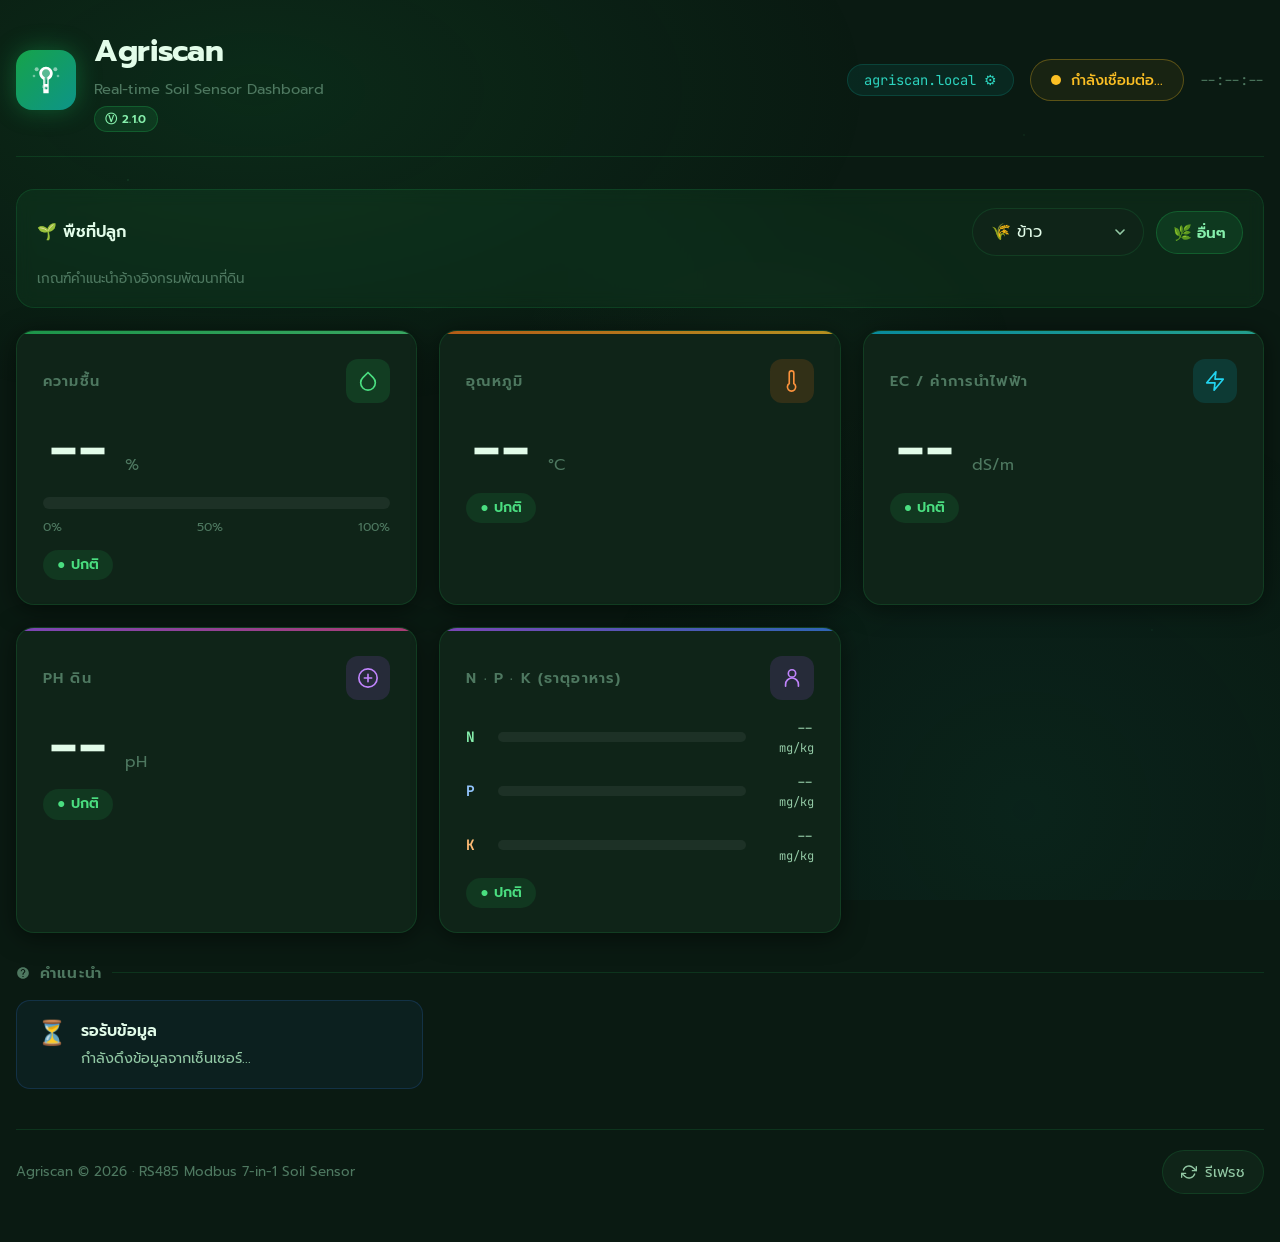
==== commit dba21960: "2025 to 2026" ====
--- a/dashboard/index.html
+++ b/dashboard/index.html
@@ -30,7 +30,7 @@
       <div class="header-title">
         <h1>Agriscan</h1>
         <p>Real-time Soil Sensor Dashboard</p>
-        <span class="version-badge">Ⓥ 2.2.0</span>
+        <span class="version-badge">Ⓥ 2.1.0</span>
       </div>
     </div>
 
@@ -224,7 +224,7 @@
 
   <!-- ═══ FOOTER ═══ -->
   <footer class="footer">
-    <p>Agriscan &copy; 2025 · RS485 Modbus 7-in-1 Soil Sensor</p>
+    <p>Agriscan &copy; 2026 · RS485 Modbus 7-in-1 Soil Sensor</p>
     <div class="footer-controls">
       <button class="btn-refresh" id="btn-refresh" onclick="manualRefresh()" aria-label="รีเฟรชข้อมูล">
         <svg viewBox="0 0 24 24" fill="none" stroke="currentColor" stroke-width="2" stroke-linecap="round" stroke-linejoin="round">
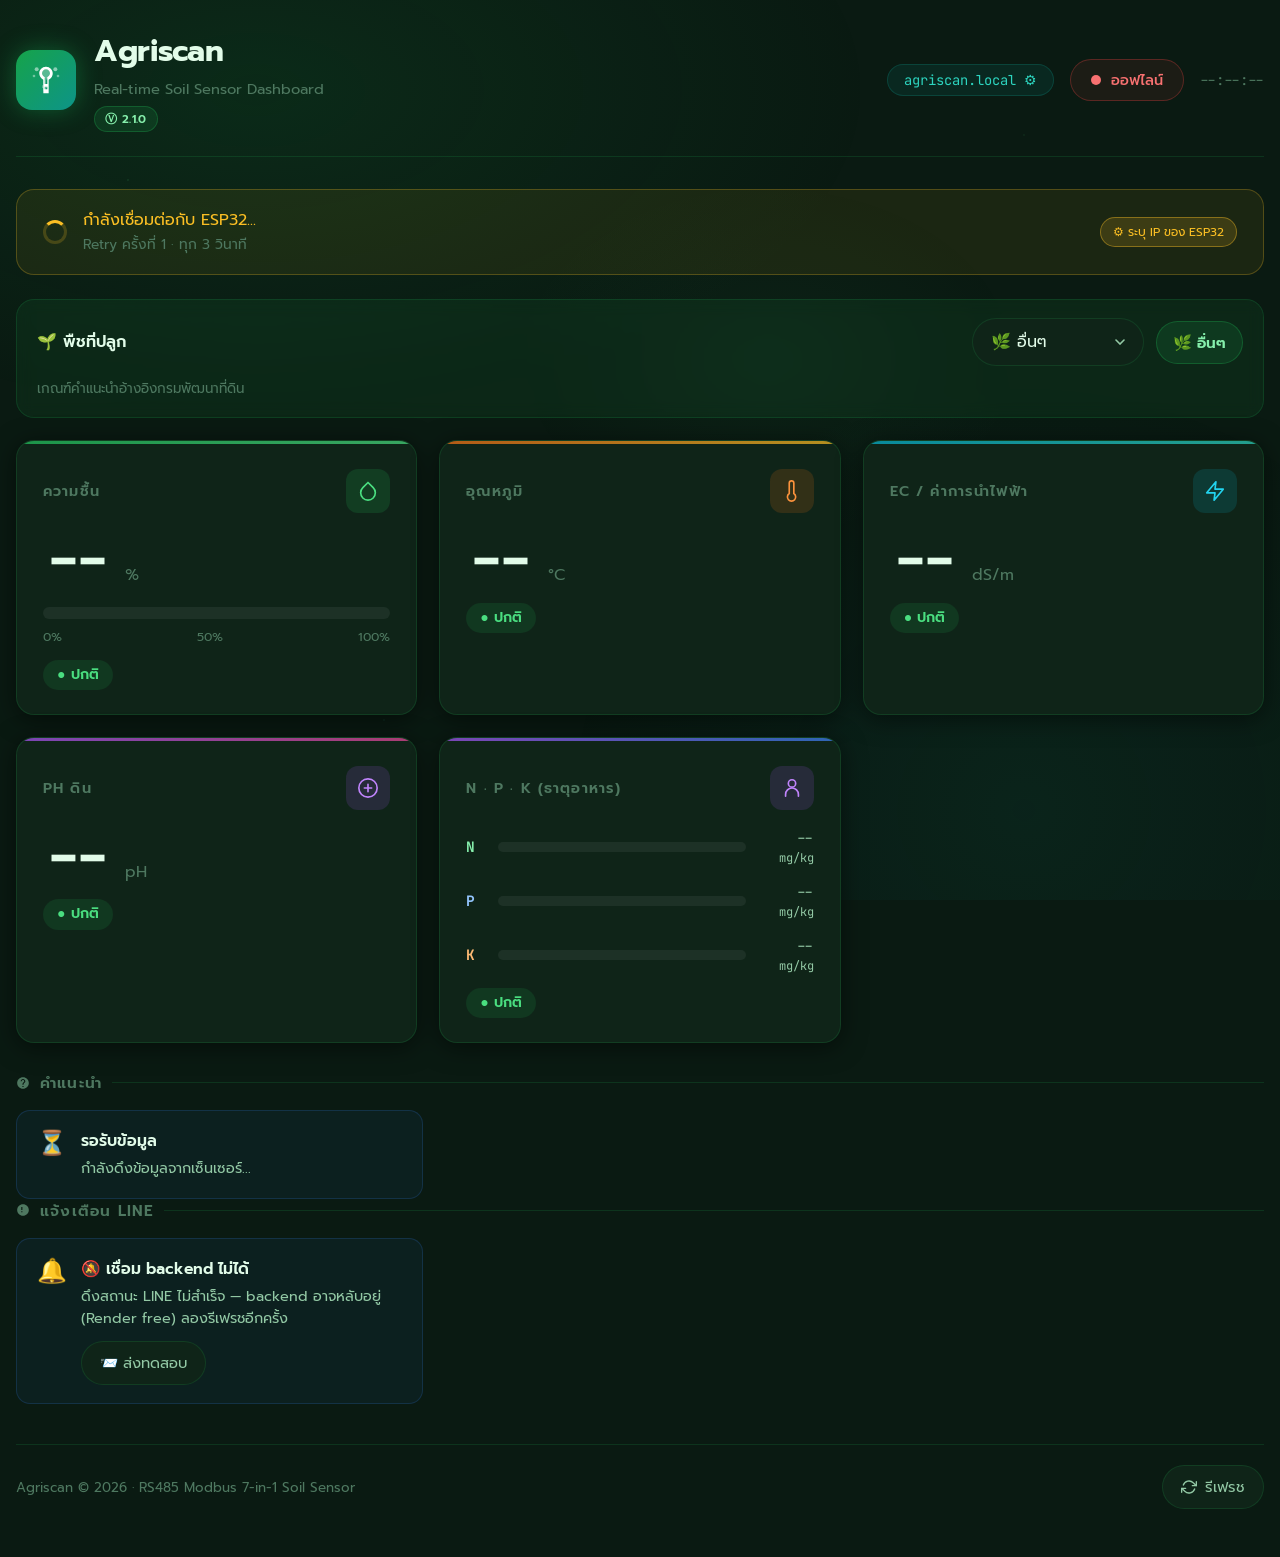
==== commit 9b3305aa: "feat: Implement LINE Alerts system with Messaging API integration - Added backend support for LINE a" ====
--- a/dashboard/index.html
+++ b/dashboard/index.html
@@ -1,5 +1,6 @@
 <!DOCTYPE html>
 <html lang="th">
+
 <head>
   <meta charset="UTF-8" />
   <meta name="viewport" content="width=device-width, initial-scale=1.0" />
@@ -7,238 +8,289 @@
   <meta name="description" content="แดชบอร์ดแสดงผลข้อมูลเซ็นเซอร์ดิน Agriscan แบบ Real-time" />
   <link rel="preconnect" href="https://fonts.googleapis.com" />
   <link rel="preconnect" href="https://fonts.gstatic.com" crossorigin />
-  <link href="https://fonts.googleapis.com/css2?family=Prompt:wght@300;400;500;600;700&family=JetBrains+Mono:wght@400;600&display=swap" rel="stylesheet" />
+  <link
+    href="https://fonts.googleapis.com/css2?family=Prompt:wght@300;400;500;600;700&family=JetBrains+Mono:wght@400;600&display=swap"
+    rel="stylesheet" />
   <link rel="stylesheet" href="style.css" />
 </head>
+
 <body>
-<div class="page-wrapper">
-
-  <!-- ═══ HEADER ═══ -->
-  <header class="header">
-    <div class="header-left">
-      <div class="logo-wrap" aria-hidden="true">
-        <!-- Plant icon -->
-        <svg viewBox="0 0 24 24" xmlns="http://www.w3.org/2000/svg">
-          <path d="M12 2C9.24 2 7 4.24 7 7c0 2.09 1.24 3.88 3 4.73V20h2v-8.27A4.996 4.996 0 0 0 17 7c0-2.76-2.24-5-5-5zm-1 14H9v2h2v-2zm2 0h-1v2h1v-2z" opacity=".3"/>
-          <path d="M12 2C9.24 2 7 4.24 7 7c0 2.09 1.24 3.88 3 4.73V22h4V11.73A4.996 4.996 0 0 0 17 7c0-2.76-2.24-5-5-5zm0 2c1.65 0 3 1.35 3 3s-1.35 3-3 3-3-1.35-3-3 1.35-3 3-3zm1 15h-2v-2h2v2zm0-4h-2v-5.08c.33.05.66.08 1 .08s.67-.03 1-.08V15z"/>
-          <circle cx="5" cy="4" r="1.5" opacity=".5"/>
-          <circle cx="19" cy="4" r="1.5" opacity=".5"/>
-          <circle cx="3" cy="9" r="1" opacity=".4"/>
-          <circle cx="21" cy="9" r="1" opacity=".4"/>
-        </svg>
-      </div>
-      <div class="header-title">
-        <h1>Agriscan</h1>
-        <p>Real-time Soil Sensor Dashboard</p>
-        <span class="version-badge">Ⓥ 2.1.0</span>
-      </div>
-    </div>
-
-    <div class="header-right">
-      <span class="ip-badge" id="ip-badge" onclick="changeIp()" title="คลิกเพื่อเปลี่ยน IP/Host">agriscan.local ⚙</span>
-      <span class="source-badge" id="source-badge"></span>
-      <div class="status-badge connecting" id="status-badge">
-        <span class="status-dot"></span>
-        <span id="status-text">กำลังเชื่อมต่อ...</span>
-      </div>
-      <span class="last-update" id="last-update">--:--:--</span>
-    </div>
-  </header>
-
-  <!-- ═══ CONNECTING BANNER ═══ -->
-  <div class="connecting-banner" id="connecting-banner">
-    <div class="connecting-spinner"></div>
-    <div style="flex: 1; display: flex; align-items: center; justify-content: space-between; flex-wrap: wrap; gap: 8px;">
-      <div>
-        <p>กำลังเชื่อมต่อกับ ESP32...</p>
-        <small id="retry-count">กำลังลอง retry...</small>
-      </div>
-      <button onclick="changeIp()" style="background: rgba(251,191,36,0.15); border: 1px solid rgba(251,191,36,0.4); color: var(--amber-400); padding: 5px 12px; border-radius: var(--radius-pill); cursor: pointer; font-size: 0.75rem; font-family: var(--font-body);">⚙ ระบุ IP ของ ESP32</button>
-    </div>
-  </div>
-
-  <!-- ═══ MOCK DATA BANNER ═══ -->
-  <div class="mock-banner" id="mock-banner">
-    <svg width="16" height="16" viewBox="0 0 24 24" fill="currentColor"><path d="M12 2C6.48 2 2 6.48 2 12s4.48 10 10 10 10-4.48 10-10S17.52 2 12 2zm1 15h-2v-6h2v6zm0-8h-2V7h2v2z"/></svg>
-    ⚙ แสดงข้อมูลจำลอง (Mock Data) — ESP32 ยังไม่ได้เชื่อมต่อ
-  </div>
-
-  <!-- ═══ CROP SELECTOR ═══ -->
-  <div class="crop-selector">
-    <span class="crop-selector-label">🌱 พืชที่ปลูก</span>
-    <div class="crop-selector-controls">
-      <select id="crop-select" onchange="changeCrop(this.value)" aria-label="เลือกพืชที่ปลูก">
-        <option value="rice">🌾 ข้าว</option>
-        <option value="corn">🌽 ข้าวโพด</option>
-        <option value="rubber">🌳 ยางพารา</option>
-        <option value="longan">🍇 ลำไย</option>
-        <option value="lychee">🍒 ลิ้นจี่</option>
-        <option value="durian">🟢 ทุเรียน</option>
-        <option value="mangosteen">🟣 มังคุด</option>
-        <option value="cassava">🌱 มันสำปะหลัง</option>
-        <option value="potato">🥔 มันฝรั่ง</option>
-        <option value="onion">🧅 หอมหัวใหญ่</option>
-        <option value="garlic">🧄 กระเทียม</option>
-        <option value="jujube">🍏 พุทรา</option>
-        <option value="watermelon">🍉 แตงโม</option>
-        <option value="pumpkin">🎃 ฟักทอง</option>
-        <option value="vegetables">🥬 ผักสวนครัว</option>
-        <option value="pomelo">🍊 ส้มโอ</option>
-        <option value="guava">🍐 ฝรั่ง</option>
-        <option value="other">🌿 อื่นๆ</option>
-      </select>
-      <span class="crop-badge" id="crop-badge">🌿 อื่นๆ</span>
-    </div>
-    <small class="crop-selector-hint">เกณฑ์คำแนะนำอ้างอิงกรมพัฒนาที่ดิน</small>
-  </div>
-
-  <!-- ═══ SENSOR CARDS ═══ -->
-  <div class="cards-grid" id="cards-grid">
-
-    <!-- Moisture -->
-    <div class="card" id="card-moisture" style="--card-accent: linear-gradient(90deg,#22c55e,#4ade80);">
-      <div class="card-header">
-        <span class="card-label">ความชื้น</span>
-        <div class="card-icon" style="--icon-bg: rgba(34,197,94,0.15);">
-          <svg viewBox="0 0 24 24" fill="none" stroke="#4ade80" stroke-width="1.8" stroke-linecap="round" stroke-linejoin="round">
-            <path d="M12 2.69l5.66 5.66a8 8 0 1 1-11.31 0z"/>
+  <div class="page-wrapper">
+
+    <!-- ═══ HEADER ═══ -->
+    <header class="header">
+      <div class="header-left">
+        <div class="logo-wrap" aria-hidden="true">
+          <!-- Plant icon -->
+          <svg viewBox="0 0 24 24" xmlns="http://www.w3.org/2000/svg">
+            <path
+              d="M12 2C9.24 2 7 4.24 7 7c0 2.09 1.24 3.88 3 4.73V20h2v-8.27A4.996 4.996 0 0 0 17 7c0-2.76-2.24-5-5-5zm-1 14H9v2h2v-2zm2 0h-1v2h1v-2z"
+              opacity=".3" />
+            <path
+              d="M12 2C9.24 2 7 4.24 7 7c0 2.09 1.24 3.88 3 4.73V22h4V11.73A4.996 4.996 0 0 0 17 7c0-2.76-2.24-5-5-5zm0 2c1.65 0 3 1.35 3 3s-1.35 3-3 3-3-1.35-3-3 1.35-3 3-3zm1 15h-2v-2h2v2zm0-4h-2v-5.08c.33.05.66.08 1 .08s.67-.03 1-.08V15z" />
+            <circle cx="5" cy="4" r="1.5" opacity=".5" />
+            <circle cx="19" cy="4" r="1.5" opacity=".5" />
+            <circle cx="3" cy="9" r="1" opacity=".4" />
+            <circle cx="21" cy="9" r="1" opacity=".4" />
           </svg>
         </div>
-      </div>
-      <div>
-        <span class="card-value" id="val-moisture">--</span>
-        <span class="card-unit">%</span>
-      </div>
-      <div class="moisture-bar-wrap">
-        <div class="moisture-bar-track">
-          <div class="moisture-bar-fill" id="bar-moisture" style="width: 0%;"></div>
-        </div>
-        <div class="moisture-labels">
-          <span>0%</span>
-          <span>50%</span>
-          <span>100%</span>
-        </div>
-      </div>
-      <div class="card-status ok" id="status-moisture">● ปกติ</div>
-    </div>
-
-    <!-- Temperature -->
-    <div class="card" id="card-temp" style="--card-accent: linear-gradient(90deg,#f97316,#fbbf24);">
-      <div class="card-header">
-        <span class="card-label">อุณหภูมิ</span>
-        <div class="card-icon" style="--icon-bg: rgba(249,115,22,0.15);">
-          <svg viewBox="0 0 24 24" fill="none" stroke="#fb923c" stroke-width="1.8" stroke-linecap="round" stroke-linejoin="round">
-            <path d="M14 14.76V3.5a2.5 2.5 0 0 0-5 0v11.26a4.5 4.5 0 1 0 5 0z"/>
+        <div class="header-title">
+          <h1>Agriscan</h1>
+          <p>Real-time Soil Sensor Dashboard</p>
+          <span class="version-badge">Ⓥ 2.1.0</span>
+        </div>
+      </div>
+
+      <div class="header-right">
+        <span class="ip-badge" id="ip-badge" onclick="changeIp()" title="คลิกเพื่อเปลี่ยน IP/Host">agriscan.local
+          ⚙</span>
+        <span class="source-badge" id="source-badge"></span>
+        <div class="status-badge connecting" id="status-badge">
+          <span class="status-dot"></span>
+          <span id="status-text">กำลังเชื่อมต่อ...</span>
+        </div>
+        <span class="last-update" id="last-update">--:--:--</span>
+      </div>
+    </header>
+
+    <!-- ═══ CONNECTING BANNER ═══ -->
+    <div class="connecting-banner" id="connecting-banner">
+      <div class="connecting-spinner"></div>
+      <div
+        style="flex: 1; display: flex; align-items: center; justify-content: space-between; flex-wrap: wrap; gap: 8px;">
+        <div>
+          <p>กำลังเชื่อมต่อกับ ESP32...</p>
+          <small id="retry-count">กำลังลอง retry...</small>
+        </div>
+        <button onclick="changeIp()"
+          style="background: rgba(251,191,36,0.15); border: 1px solid rgba(251,191,36,0.4); color: var(--amber-400); padding: 5px 12px; border-radius: var(--radius-pill); cursor: pointer; font-size: 0.75rem; font-family: var(--font-body);">⚙
+          ระบุ IP ของ ESP32</button>
+      </div>
+    </div>
+
+    <!-- ═══ MOCK DATA BANNER ═══ -->
+    <div class="mock-banner" id="mock-banner">
+      <svg width="16" height="16" viewBox="0 0 24 24" fill="currentColor">
+        <path d="M12 2C6.48 2 2 6.48 2 12s4.48 10 10 10 10-4.48 10-10S17.52 2 12 2zm1 15h-2v-6h2v6zm0-8h-2V7h2v2z" />
+      </svg>
+      ⚙ แสดงข้อมูลจำลอง (Mock Data) — ESP32 ยังไม่ได้เชื่อมต่อ
+    </div>
+
+    <!-- ═══ CROP SELECTOR ═══ -->
+    <div class="crop-selector">
+      <span class="crop-selector-label">🌱 พืชที่ปลูก</span>
+      <div class="crop-selector-controls">
+        <select id="crop-select" onchange="changeCrop(this.value)" aria-label="เลือกพืชที่ปลูก">
+          <option value="rice">🌾 ข้าว</option>
+          <option value="corn">🌽 ข้าวโพด</option>
+          <option value="rubber">🌳 ยางพารา</option>
+          <option value="longan">🍇 ลำไย</option>
+          <option value="lychee">🍒 ลิ้นจี่</option>
+          <option value="durian">🟢 ทุเรียน</option>
+          <option value="mangosteen">🟣 มังคุด</option>
+          <option value="cassava">🌱 มันสำปะหลัง</option>
+          <option value="potato">🥔 มันฝรั่ง</option>
+          <option value="onion">🧅 หอมหัวใหญ่</option>
+          <option value="garlic">🧄 กระเทียม</option>
+          <option value="jujube">🍏 พุทรา</option>
+          <option value="watermelon">🍉 แตงโม</option>
+          <option value="pumpkin">🎃 ฟักทอง</option>
+          <option value="vegetables">🥬 ผักสวนครัว</option>
+          <option value="pomelo">🍊 ส้มโอ</option>
+          <option value="guava">🍐 ฝรั่ง</option>
+          <option value="other">🌿 อื่นๆ</option>
+        </select>
+        <span class="crop-badge" id="crop-badge">🌿 อื่นๆ</span>
+      </div>
+      <small class="crop-selector-hint">เกณฑ์คำแนะนำอ้างอิงกรมพัฒนาที่ดิน</small>
+    </div>
+
+    <!-- ═══ SENSOR CARDS ═══ -->
+    <div class="cards-grid" id="cards-grid">
+
+      <!-- Moisture -->
+      <div class="card" id="card-moisture" style="--card-accent: linear-gradient(90deg,#22c55e,#4ade80);">
+        <div class="card-header">
+          <span class="card-label">ความชื้น</span>
+          <div class="card-icon" style="--icon-bg: rgba(34,197,94,0.15);">
+            <svg viewBox="0 0 24 24" fill="none" stroke="#4ade80" stroke-width="1.8" stroke-linecap="round"
+              stroke-linejoin="round">
+              <path d="M12 2.69l5.66 5.66a8 8 0 1 1-11.31 0z" />
+            </svg>
+          </div>
+        </div>
+        <div>
+          <span class="card-value" id="val-moisture">--</span>
+          <span class="card-unit">%</span>
+        </div>
+        <div class="moisture-bar-wrap">
+          <div class="moisture-bar-track">
+            <div class="moisture-bar-fill" id="bar-moisture" style="width: 0%;"></div>
+          </div>
+          <div class="moisture-labels">
+            <span>0%</span>
+            <span>50%</span>
+            <span>100%</span>
+          </div>
+        </div>
+        <div class="card-status ok" id="status-moisture">● ปกติ</div>
+      </div>
+
+      <!-- Temperature -->
+      <div class="card" id="card-temp" style="--card-accent: linear-gradient(90deg,#f97316,#fbbf24);">
+        <div class="card-header">
+          <span class="card-label">อุณหภูมิ</span>
+          <div class="card-icon" style="--icon-bg: rgba(249,115,22,0.15);">
+            <svg viewBox="0 0 24 24" fill="none" stroke="#fb923c" stroke-width="1.8" stroke-linecap="round"
+              stroke-linejoin="round">
+              <path d="M14 14.76V3.5a2.5 2.5 0 0 0-5 0v11.26a4.5 4.5 0 1 0 5 0z" />
+            </svg>
+          </div>
+        </div>
+        <div>
+          <span class="card-value" id="val-temperature">--</span>
+          <span class="card-unit">°C</span>
+        </div>
+        <div class="card-status ok" id="status-temperature">● ปกติ</div>
+      </div>
+
+      <!-- EC -->
+      <div class="card" id="card-ec" style="--card-accent: linear-gradient(90deg,#06b6d4,#2dd4bf);">
+        <div class="card-header">
+          <span class="card-label">EC / ค่าการนำไฟฟ้า</span>
+          <div class="card-icon" style="--icon-bg: rgba(6,182,212,0.15);">
+            <svg viewBox="0 0 24 24" fill="none" stroke="#22d3ee" stroke-width="1.8" stroke-linecap="round"
+              stroke-linejoin="round">
+              <polyline points="13 2 3 14 12 14 11 22 21 10 12 10 13 2" />
+            </svg>
+          </div>
+        </div>
+        <div>
+          <span class="card-value" id="val-ec">--</span>
+          <span class="card-unit">dS/m</span>
+        </div>
+        <div class="card-status ok" id="status-ec">● ปกติ</div>
+      </div>
+
+      <!-- pH -->
+      <div class="card" id="card-ph" style="--card-accent: linear-gradient(90deg,#a855f7,#ec4899);">
+        <div class="card-header">
+          <span class="card-label">pH ดิน</span>
+          <div class="card-icon" style="--icon-bg: rgba(168,85,247,0.15);">
+            <svg viewBox="0 0 24 24" fill="none" stroke="#c084fc" stroke-width="1.8" stroke-linecap="round"
+              stroke-linejoin="round">
+              <circle cx="12" cy="12" r="10" />
+              <path d="M8 12h8M12 8v8" />
+            </svg>
+          </div>
+        </div>
+        <div>
+          <span class="card-value" id="val-ph">--</span>
+          <span class="card-unit">pH</span>
+        </div>
+        <div class="card-status ok" id="status-ph">● ปกติ</div>
+      </div>
+
+      <!-- NPK -->
+      <div class="card npk-card">
+        <div class="card-header">
+          <span class="card-label">N · P · K (ธาตุอาหาร)</span>
+          <div class="card-icon" style="--icon-bg: rgba(168,85,247,0.15);">
+            <svg viewBox="0 0 24 24" fill="none" stroke="#c084fc" stroke-width="1.8" stroke-linecap="round"
+              stroke-linejoin="round">
+              <circle cx="12" cy="7" r="4" />
+              <path d="M5 21v-2a7 7 0 0 1 14 0v2" />
+            </svg>
+          </div>
+        </div>
+        <div class="npk-bars">
+          <div class="npk-row">
+            <span class="npk-label n">N</span>
+            <div class="npk-track">
+              <div class="npk-fill n" id="bar-n" style="width:0%"></div>
+            </div>
+            <span class="npk-val" id="val-n">-- <small>mg/kg</small></span>
+          </div>
+          <div class="npk-row">
+            <span class="npk-label p">P</span>
+            <div class="npk-track">
+              <div class="npk-fill p" id="bar-p" style="width:0%"></div>
+            </div>
+            <span class="npk-val" id="val-p">-- <small>mg/kg</small></span>
+          </div>
+          <div class="npk-row">
+            <span class="npk-label k">K</span>
+            <div class="npk-track">
+              <div class="npk-fill k" id="bar-k" style="width:0%"></div>
+            </div>
+            <span class="npk-val" id="val-k">-- <small>mg/kg</small></span>
+          </div>
+        </div>
+        <div class="card-status ok" id="status-npk" style="margin-top:14px;">● ปกติ</div>
+      </div>
+
+    </div><!-- /cards-grid -->
+
+    <!-- ═══ RECOMMENDATIONS ═══ -->
+    <div class="section-title">
+      <svg width="14" height="14" viewBox="0 0 24 24" fill="currentColor">
+        <path
+          d="M12 2C6.48 2 2 6.48 2 12s4.48 10 10 10 10-4.48 10-10S17.52 2 12 2zm1 17h-2v-2h2v2zm2.07-7.75l-.9.92C13.45 12.9 13 13.5 13 15h-2v-.5c0-1.1.45-2.1 1.17-2.83l1.24-1.26c.37-.36.59-.86.59-1.41 0-1.1-.9-2-2-2s-2 .9-2 2H8c0-2.21 1.79-4 4-4s4 1.79 4 4c0 .88-.36 1.68-.93 2.25z" />
+      </svg>
+      คำแนะนำ
+    </div>
+    <div class="rec-grid" id="rec-grid">
+      <div class="rec-item info">
+        <span class="rec-icon">⏳</span>
+        <div class="rec-content">
+          <div class="rec-title">รอรับข้อมูล</div>
+          <div class="rec-desc">กำลังดึงข้อมูลจากเซ็นเซอร์...</div>
+        </div>
+      </div>
+    </div>
+
+    <!-- ═══ LINE ALERTS ═══ -->
+    <div class="section-title">
+      <svg width="14" height="14" viewBox="0 0 24 24" fill="currentColor">
+        <path
+          d="M12 2C6.48 2 2 6.48 2 12s4.48 10 10 10 10-4.48 10-10S17.52 2 12 2zm-1 14H9v-2h2v2zm0-4H9V7h2v5z" />
+      </svg>
+      แจ้งเตือน LINE
+    </div>
+    <div class="rec-grid" id="line-grid">
+      <div class="rec-item info">
+        <span class="rec-icon">🔔</span>
+        <div class="rec-content">
+          <div class="rec-title" id="line-title">กำลังตรวจสอบสถานะ...</div>
+          <div class="rec-desc" id="line-desc">กำลังดึงสถานะระบบแจ้งเตือนจาก backend...</div>
+          <div class="line-actions">
+            <a class="btn-refresh" id="line-add-btn" href="#" target="_blank" rel="noopener" style="display:none">＋
+              เพิ่มเพื่อน OA</a>
+            <button class="btn-refresh" id="line-test-btn" onclick="sendLineTest()">📨 ส่งทดสอบ</button>
+          </div>
+        </div>
+      </div>
+    </div>
+
+    <!-- ═══ FOOTER ═══ -->
+    <footer class="footer">
+      <p>Agriscan &copy; 2026 · RS485 Modbus 7-in-1 Soil Sensor</p>
+      <div class="footer-controls">
+        <button class="btn-refresh" id="btn-refresh" onclick="manualRefresh()" aria-label="รีเฟรชข้อมูล">
+          <svg viewBox="0 0 24 24" fill="none" stroke="currentColor" stroke-width="2" stroke-linecap="round"
+            stroke-linejoin="round">
+            <path d="M23 4v6h-6M1 20v-6h6" />
+            <path d="M3.51 9a9 9 0 0 1 14.85-3.36L23 10M1 14l4.64 4.36A9 9 0 0 0 20.49 15" />
           </svg>
-        </div>
-      </div>
-      <div>
-        <span class="card-value" id="val-temperature">--</span>
-        <span class="card-unit">°C</span>
-      </div>
-      <div class="card-status ok" id="status-temperature">● ปกติ</div>
-    </div>
-
-    <!-- EC -->
-    <div class="card" id="card-ec" style="--card-accent: linear-gradient(90deg,#06b6d4,#2dd4bf);">
-      <div class="card-header">
-        <span class="card-label">EC / ค่าการนำไฟฟ้า</span>
-        <div class="card-icon" style="--icon-bg: rgba(6,182,212,0.15);">
-          <svg viewBox="0 0 24 24" fill="none" stroke="#22d3ee" stroke-width="1.8" stroke-linecap="round" stroke-linejoin="round">
-            <polyline points="13 2 3 14 12 14 11 22 21 10 12 10 13 2"/>
-          </svg>
-        </div>
-      </div>
-      <div>
-        <span class="card-value" id="val-ec">--</span>
-        <span class="card-unit">dS/m</span>
-      </div>
-      <div class="card-status ok" id="status-ec">● ปกติ</div>
-    </div>
-
-    <!-- pH -->
-    <div class="card" id="card-ph" style="--card-accent: linear-gradient(90deg,#a855f7,#ec4899);">
-      <div class="card-header">
-        <span class="card-label">pH ดิน</span>
-        <div class="card-icon" style="--icon-bg: rgba(168,85,247,0.15);">
-          <svg viewBox="0 0 24 24" fill="none" stroke="#c084fc" stroke-width="1.8" stroke-linecap="round" stroke-linejoin="round">
-            <circle cx="12" cy="12" r="10"/>
-            <path d="M8 12h8M12 8v8"/>
-          </svg>
-        </div>
-      </div>
-      <div>
-        <span class="card-value" id="val-ph">--</span>
-        <span class="card-unit">pH</span>
-      </div>
-      <div class="card-status ok" id="status-ph">● ปกติ</div>
-    </div>
-
-    <!-- NPK -->
-    <div class="card npk-card">
-      <div class="card-header">
-        <span class="card-label">N · P · K (ธาตุอาหาร)</span>
-        <div class="card-icon" style="--icon-bg: rgba(168,85,247,0.15);">
-          <svg viewBox="0 0 24 24" fill="none" stroke="#c084fc" stroke-width="1.8" stroke-linecap="round" stroke-linejoin="round">
-            <circle cx="12" cy="7" r="4"/>
-            <path d="M5 21v-2a7 7 0 0 1 14 0v2"/>
-          </svg>
-        </div>
-      </div>
-      <div class="npk-bars">
-        <div class="npk-row">
-          <span class="npk-label n">N</span>
-          <div class="npk-track"><div class="npk-fill n" id="bar-n" style="width:0%"></div></div>
-          <span class="npk-val" id="val-n">-- <small>mg/kg</small></span>
-        </div>
-        <div class="npk-row">
-          <span class="npk-label p">P</span>
-          <div class="npk-track"><div class="npk-fill p" id="bar-p" style="width:0%"></div></div>
-          <span class="npk-val" id="val-p">-- <small>mg/kg</small></span>
-        </div>
-        <div class="npk-row">
-          <span class="npk-label k">K</span>
-          <div class="npk-track"><div class="npk-fill k" id="bar-k" style="width:0%"></div></div>
-          <span class="npk-val" id="val-k">-- <small>mg/kg</small></span>
-        </div>
-      </div>
-      <div class="card-status ok" id="status-npk" style="margin-top:14px;">● ปกติ</div>
-    </div>
-
-  </div><!-- /cards-grid -->
-
-  <!-- ═══ RECOMMENDATIONS ═══ -->
-  <div class="section-title">
-    <svg width="14" height="14" viewBox="0 0 24 24" fill="currentColor"><path d="M12 2C6.48 2 2 6.48 2 12s4.48 10 10 10 10-4.48 10-10S17.52 2 12 2zm1 17h-2v-2h2v2zm2.07-7.75l-.9.92C13.45 12.9 13 13.5 13 15h-2v-.5c0-1.1.45-2.1 1.17-2.83l1.24-1.26c.37-.36.59-.86.59-1.41 0-1.1-.9-2-2-2s-2 .9-2 2H8c0-2.21 1.79-4 4-4s4 1.79 4 4c0 .88-.36 1.68-.93 2.25z"/></svg>
-    คำแนะนำ
-  </div>
-  <div class="rec-grid" id="rec-grid">
-    <div class="rec-item info">
-      <span class="rec-icon">⏳</span>
-      <div class="rec-content">
-        <div class="rec-title">รอรับข้อมูล</div>
-        <div class="rec-desc">กำลังดึงข้อมูลจากเซ็นเซอร์...</div>
-      </div>
-    </div>
-  </div>
-
-  <!-- ═══ FOOTER ═══ -->
-  <footer class="footer">
-    <p>Agriscan &copy; 2026 · RS485 Modbus 7-in-1 Soil Sensor</p>
-    <div class="footer-controls">
-      <button class="btn-refresh" id="btn-refresh" onclick="manualRefresh()" aria-label="รีเฟรชข้อมูล">
-        <svg viewBox="0 0 24 24" fill="none" stroke="currentColor" stroke-width="2" stroke-linecap="round" stroke-linejoin="round">
-          <path d="M23 4v6h-6M1 20v-6h6"/>
-          <path d="M3.51 9a9 9 0 0 1 14.85-3.36L23 10M1 14l4.64 4.36A9 9 0 0 0 20.49 15"/>
-        </svg>
-        รีเฟรช
-      </button>
-    </div>
-  </footer>
-
-</div><!-- /page-wrapper -->
-
-<script src="crops.js"></script>
-<script src="script.js"></script>
+          รีเฟรช
+        </button>
+      </div>
+    </footer>
+
+  </div><!-- /page-wrapper -->
+
+  <script src="crops.js"></script>
+  <script src="script.js"></script>
 </body>
-</html>
+
+</html>
--- a/dashboard/style.css
+++ b/dashboard/style.css
@@ -627,6 +627,16 @@
   line-height: 1.55;
 }
 
+/* LINE alerts card */
+.line-actions {
+  display: flex;
+  gap: 10px;
+  margin-top: 12px;
+  flex-wrap: wrap;
+}
+a.btn-refresh { text-decoration: none; }
+.btn-refresh:disabled { opacity: 0.5; cursor: wait; }
+
 /* ══════════════════════════════════════════════
    Footer
 ══════════════════════════════════════════════ */
